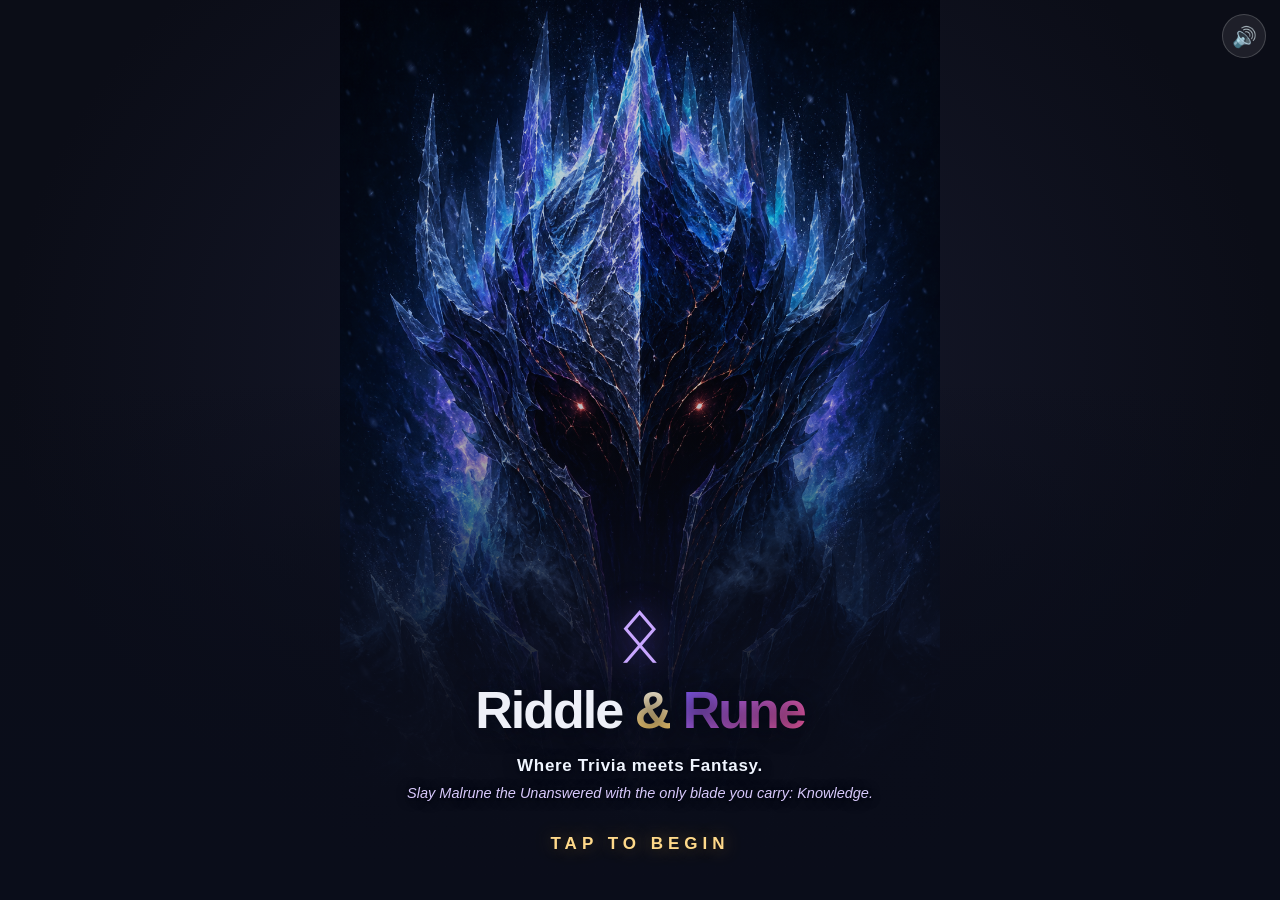
==== index.html @ 60e282a1 "Global leaderboard across modes + lifetime stats on Progress Backend (Cloudflare Worker + D1, deploy" ====
<!DOCTYPE html>
<html lang="en">
<head>
  <meta charset="UTF-8" />
  <meta name="viewport" content="width=device-width, initial-scale=1.0, viewport-fit=cover" />
  <title>Riddle &amp; Rune</title>
  <meta name="theme-color" content="#0b0d17" />
  <meta name="apple-mobile-web-app-capable" content="yes" />
  <meta name="apple-mobile-web-app-status-bar-style" content="black-translucent" />
  <meta name="apple-mobile-web-app-title" content="Riddle &amp; Rune" />
  <link rel="manifest" id="manifest-link" href="manifest.json" />
  <link rel="apple-touch-icon" id="touch-icon-link" href="icon-bolt.png" />
  <link rel="icon" id="favicon-link" href="icon-bolt.svg" type="image/svg+xml" />
  <link rel="preconnect" href="https://fonts.googleapis.com" />
  <link rel="preconnect" href="https://fonts.gstatic.com" crossorigin />
  <link href="https://fonts.googleapis.com/css2?family=Cinzel:wght@500;700;900&family=Marcellus&display=swap" rel="stylesheet" />
  <link rel="stylesheet" href="style.css" />
</head>
<body>
  <canvas id="ambient-bg" aria-hidden="true"></canvas>
  <!-- Cinematic intro: tap gate (audio unlock) → the four-shot Malrune film → home -->
  <div class="splash" id="splash">
    <div class="malrune-veil" aria-hidden="true">
      <img class="malrune-face" src="media/saga/App%20Pics/malrune-face.png" alt="">
      <div class="malrune-dust" id="malrune-dust"></div>
    </div>
    <div class="splash-gate" id="splash-gate">
      <div class="gate-rune">ᛟ</div>
      <h1 class="gate-title"><span class="splash-quiz">Riddle</span> <span class="gate-amp">&amp;</span> <span class="splash-rush">Rune</span></h1>
      <p class="gate-fact">Where Trivia meets Fantasy.</p>
      <p class="gate-lore">Slay Malrune the Unanswered with the only blade you carry: Knowledge.</p>
      <p class="gate-tap">TAP TO BEGIN</p>
    </div>
    <video class="splash-video" id="splash-video" muted playsinline preload="none" hidden></video>
    <video class="splash-video" id="splash-video-b" muted playsinline preload="none" hidden></video>
    <div class="splash-title-reveal" id="splash-title-reveal" hidden>
      <h1 class="gate-title"><span class="splash-quiz">Riddle</span> <span class="gate-amp">&amp;</span> <span class="splash-rush">Rune</span></h1>
    </div>
    <button class="splash-mute" id="splash-mute" aria-label="Sound on/off">🔇</button>
    <div class="splash-skip" id="splash-skip" hidden>Skip&nbsp;▸</div>
  </div>

  <!-- Celebration overlay (daily solved, big wins) -->
  <div class="levelup-overlay celebrate-overlay" id="celebrate-overlay" hidden>
    <div class="lu-rings"><i></i><i></i><i></i></div>
    <div class="lu-big" id="cel-big">DAILY SOLVED!</div>
    <div class="cel-sub" id="cel-sub"></div>
  </div>

  <!-- Blitz countdown -->
  <div class="countdown-overlay" id="countdown-overlay" hidden>
    <span class="countdown-num" id="countdown-num">3</span>
  </div>

  <!-- Badge toast -->
  <div class="badge-toast" id="badge-toast" hidden></div>

  <!-- Level-up cinematic -->
  <div class="levelup-overlay" id="levelup-overlay" hidden>
    <div class="lu-rings"><i></i><i></i><i></i></div>
    <div class="lu-big">LEVEL&nbsp;UP!</div>
    <div class="lu-num" id="lu-num">2</div>
  </div>

  <!-- Cinematic milestone — the grand ~14s sequence for major moments -->
  <div class="cinema" id="cinema" hidden>
    <div class="cinema-dark"></div>
    <div class="cinema-core"></div>
    <div class="cinema-rays"></div>
    <div class="cinema-dust" id="cinema-dust"></div>
    <div class="cinema-stage">
      <div class="cinema-kicker" id="cinema-kicker">MILESTONE</div>
      <div class="cinema-title" id="cinema-title">LEVEL 10</div>
      <div class="cinema-sub" id="cinema-sub"></div>
      <div class="cinema-sweep"></div>
    </div>
    <div class="cinema-skip">tap to continue</div>
  </div>

  <button id="btn-sound" class="btn-sound" title="Mute all">🔊</button>
  <button id="btn-float-home" class="btn-float-home" title="Home" hidden>🏠</button>

  <!-- Persistent top status bar (menus): gold + gems + shop.
       Player levels/ranks are a saga-only concept; traditional is rounds. -->
  <div class="topbar" id="topbar">
    <div class="tb-right">
      <button class="tb-cur" id="tb-gold" title="Open the Shop — Gold"></button>
      <button class="tb-cur" id="tb-gem" title="Open the Shop — Gems"></button>
      <button class="tb-shop" id="tb-shop" title="Open the Shop">🛒</button>
    </div>
  </div>

  <div class="bg-orbs" aria-hidden="true">
    <div class="orb orb-1"></div>
    <div class="orb orb-2"></div>
    <div class="orb orb-3"></div>
  </div>

  <!-- ============ HOME SCREEN ============ -->
  <!-- ============ HUB — the two paths ============ -->
  <main id="screen-hub" class="screen active">
    <div class="hub-wrap">
      <header class="hub-header">
        <div class="hub-crest">ᛟ</div>
        <h1 class="hub-title">Riddle <span class="hub-amp">&amp;</span> <span class="hub-rune">Rune</span></h1>
        <p class="hub-tag">Trivia &amp; Tribulations</p>
      </header>
      <div class="hub-paths">
        <button class="hub-card hub-descent" onclick="location.href='saga.html'">
          <span class="hub-badge">The Saga · Playable demo</span>
          <span class="hub-card-icon">🐉</span>
          <h2>The Reckoning</h2>
          <p>Battle down through the frozen vale — answer to strike, or be devoured — to face Vyrmouth, the Frostwyrm.</p>
        </button>
        <button class="hub-card hub-quick" data-action="quickplay">
          <span class="hub-card-icon">🎯</span>
          <h2>Traditional Trivia</h2>
          <p>Straight into the classic quiz — Daily, the Classic ladder, Blitz, Brain Games and more.</p>
        </button>
      </div>
    </div>
  </main>

  <!-- ============ THE DESCENT (teaser) ============ -->
  <main id="screen-descent" class="screen">
    <header class="submenu-header">
      <button class="btn-quit" data-action="hub" title="Back to menu">←</button>
      <div>
        <h2>🐉 The Reckoning</h2>
        <p class="submenu-sub">The saga awaits.</p>
      </div>
    </header>
    <div class="descent-teaser">
      <div class="descent-crest">🐉</div>
      <h2>Malrune stirs in the deep.</h2>
      <p>Battle through the monsters of the dark — each one felled by knowledge, not steel — gathering runes and gold, until you stand before the Unanswered One himself.</p>
      <p class="descent-soon">⚔️ Playable demo available now</p>
      <button class="btn btn-primary btn-full" onclick="location.href='saga.html'">Enter the Saga ▸</button>
      <button class="btn btn-full" data-action="quickplay" style="margin-top:10px">Play Traditional Trivia →</button>
    </div>
  </main>

  <!-- ============ HOME — Quick Play ============ -->
  <main id="screen-home" class="screen">
    <header class="home-header">
      <button class="hub-return" data-action="hub" title="Back to menu">‹ Menu</button>
      <div class="logo">
        <span class="logo-bolt">🐉</span>
        <h1>Riddle <span class="logo-accent">&amp; Rune</span></h1>
      </div>
      <p class="tagline">Pick a mode. Beat your best.</p>
    </header>

    <button class="daily-card" id="daily-card">
      <div class="mode-icon daily-icon">📅</div>
      <div class="mode-info">
        <h2>Daily Challenge</h2>
        <p id="daily-desc">Loading today's challenge…</p>
      </div>
      <div class="mode-best" id="daily-status"></div>
    </button>

    <section class="mode-grid">
      <button class="mode-card" data-mode="classic">
        <div class="mode-icon">🎯</div>
        <div class="mode-info">
          <h2>Classic</h2>
          <p>Climb ten levels of rising difficulty — then see how far past the summit you can go.</p>
        </div>
        <div class="mode-best" id="best-classic"></div>
      </button>

      <button class="mode-card" data-mode="custom">
        <div class="mode-icon">🎛️</div>
        <div class="mode-info">
          <h2>Your Rules</h2>
          <p>One 10-question round — pick the category and difficulty yourself.</p>
        </div>
        <div class="mode-best" id="best-custom"></div>
      </button>

      <button class="mode-card" data-mode="sudden">
        <div class="mode-icon">💀</div>
        <div class="mode-info">
          <h2>Sudden Death</h2>
          <p>One wrong answer ends the run. How far can you go?</p>
        </div>
        <div class="mode-best" id="best-sudden"></div>
      </button>

      <button class="mode-card" data-mode="blitz">
        <div class="mode-icon">⏱️</div>
        <div class="mode-info">
          <h2>Blitz</h2>
          <p>60 seconds on the clock. Answer as many as you can.</p>
        </div>
        <div class="mode-best" id="best-blitz"></div>
      </button>

      <button class="mode-card" data-action="partysetup">
        <div class="mode-icon">🎉</div>
        <div class="mode-info">
          <h2>Party</h2>
          <p>Pass-and-play on one phone — 2 to 4 players, winner takes the glory.</p>
        </div>
      </button>
    </section>

    <section class="collections">
      <button class="collection-tile" data-menu="brainmenu">
        <span class="collection-icon">🧠</span>
        <h3>Brain Games</h3>
        <p>4 games</p>
      </button>
      <button class="collection-tile" data-menu="picturemenu">
        <span class="collection-icon">📸</span>
        <h3>Picture Round</h3>
        <p>3 rounds</p>
      </button>
      <button class="collection-tile" data-menu="specialsmenu">
        <span class="collection-icon">🎯</span>
        <h3>Specials</h3>
        <p>7 packs</p>
      </button>
    </section>

  </main>

  <!-- ============ PROGRESS SCREEN ============ -->
  <main id="screen-progress" class="screen">
    <header class="submenu-header">
      <div>
        <h2>📊 Progress</h2>
        <p class="submenu-sub">Your levels, streaks, mastery and badges.</p>
      </div>
    </header>

    <section class="settings-panel">
      <div class="player-sub">
        <button class="player-name" id="player-name" title="Edit profile"></button>
        <button class="player-tokens" id="player-tokens" title="Open the Shop — Gold">0</button>
        <button class="player-tokens player-gems" id="player-gems" title="Open the Shop — Gems">💎 0</button>
      </div>
      <p class="streak-line" id="streak-line"></p>
      <div class="lifetime-grid" id="lifetime-grid"></div>
    </section>

    <section class="settings-panel">
      <h3>🌍 Global leaderboard</h3>
      <div class="lb-tabs" id="lb-tabs"></div>
      <div class="lb-list" id="lb-list"></div>
    </section>

    <section class="settings-panel">
      <h3>Category mastery</h3>
      <div class="mastery-list" id="mastery-list"></div>
    </section>

    <section class="badges-panel">
      <h3>Badges <span id="badges-count"></span></h3>
      <div class="badges-grid" id="badges-grid"></div>
    </section>
  </main>

  <!-- ============ CUSTOMIZE SCREEN ============ -->
  <main id="screen-customize" class="screen">
    <header class="submenu-header">
      <div>
        <h2>🎨 Customize</h2>
        <p class="submenu-sub">Make it yours — unlock more with streaks &amp; badges.</p>
      </div>
    </header>

    <section class="themes-panel">
      <div class="style-row">
        <span class="style-label">Theme</span>
        <div class="theme-row" id="theme-row"></div>
      </div>
      <div class="style-row">
        <span class="style-label">Sound</span>
        <div class="pack-row" id="pack-row"></div>
      </div>
      <div class="style-row">
        <span class="style-label">Music</span>
        <div class="pack-row" id="track-row"></div>
      </div>
      <div class="style-row">
        <span class="style-label">Icon</span>
        <div class="pack-row" id="icon-row"></div>
      </div>
      <div class="style-row">
        <span class="style-label">Effects</span>
        <input type="range" class="vol-slider" id="vol-sfx" min="0" max="100" step="5" />
      </div>
      <div class="style-row">
        <span class="style-label">Music vol</span>
        <input type="range" class="vol-slider" id="vol-music" min="0" max="100" step="5" />
      </div>
      <button class="btn btn-ghost btn-full" id="btn-open-shop">🛒 Open Shop</button>
      <button class="btn btn-ghost btn-full" id="btn-edit-profile">👤 Edit profile</button>
    </section>

    <footer class="credits">
      Questions from <a href="https://opentdb.com" target="_blank" rel="noopener">Open Trivia DB</a>
      &amp; <a href="https://the-trivia-api.com" target="_blank" rel="noopener">The Trivia API</a>
    </footer>
  </main>

  <!-- ============ SHOP ============ -->
  <main id="screen-shop" class="screen">
    <header class="submenu-header">
      <button class="btn-quit" id="btn-shop-back" title="Back">←</button>
      <div>
        <h2>🛒 Shop</h2>
        <p class="submenu-sub">Everything's earnable by playing — or grab a top-up.</p>
      </div>
    </header>

    <section class="settings-panel shop-balance">
      <span class="shop-bal-label">Your balance</span>
      <span class="shop-bals">
        <span class="shop-bal" id="shop-gold-bal">0</span>
        <span class="shop-bal shop-bal-gem" id="shop-gem-bal">💎 0</span>
      </span>
    </section>

    <section class="settings-panel">
      <h3>Spend Gold</h3>
      <p class="settings-note">Plentiful — earned from every game. For everyday comforts.</p>
      <div class="shop-list" id="shop-spend"></div>
    </section>

    <section class="settings-panel">
      <h3>💎 Spend Gems</h3>
      <p class="settings-note">Rare &amp; precious — earned only at big moments. Unlock the exclusive stuff.</p>
      <div class="shop-list" id="shop-gem-spend"></div>
    </section>

    <section class="settings-panel">
      <h3>Get more Gold</h3>
      <p class="settings-note" id="shop-demo-note"></p>
      <div class="shop-list" id="shop-packs"></div>
    </section>

    <section class="settings-panel">
      <h3>Get more Gems</h3>
      <div class="shop-list" id="shop-gem-packs"></div>
    </section>

    <section class="settings-panel">
      <h3>Earn free</h3>
      <ul class="earn-list">
        <li><span>📅</span> Open the app each day <b>+5 Gold</b></li>
        <li><span>🗓️</span> Solve the Daily Challenge <b>+2 Gold</b></li>
        <li><span>🎯</span> Clear a Classic level <b>+1 Gold</b></li>
        <li><span>🏆</span> Earn a badge <b>+10 Gold</b></li>
        <li><span>💯</span> A flawless 10/10 level <b>+1 💎</b></li>
        <li><span>🧗</span> Reach Level 5 / Level 10 <b>+2 / +5 💎</b></li>
        <li><span>🔥</span> Daily streak 3 / 7 / 14 days <b>+1 / +3 / +5 💎</b></li>
      </ul>
    </section>
  </main>

  <!-- ============ YOUR RULES SETUP ============ -->
  <main id="screen-rulessetup" class="screen">
    <header class="submenu-header">
      <button class="btn-quit" id="btn-rules-back" title="Back to home">←</button>
      <div>
        <h2>🎛️ Your Rules</h2>
        <p class="submenu-sub">One 10-question round, exactly how you like it.</p>
      </div>
    </header>

    <section class="settings-panel">
      <div class="settings-row">
        <label>Category</label>
        <div class="chip-group" id="chips-category"></div>
      </div>
      <div class="settings-row">
        <label>Difficulty</label>
        <div class="chip-group" id="chips-difficulty">
          <button class="chip active" data-value="">Any</button>
          <button class="chip" data-value="easy">Easy</button>
          <button class="chip" data-value="medium">Medium</button>
          <button class="chip" data-value="hard">Hard</button>
          <button class="chip" data-value="smart" title="Adapts to your track record in the chosen category">🤖 Smart</button>
        </div>
      </div>
      <button class="btn btn-primary btn-full" id="btn-rules-start">Start round</button>
    </section>
  </main>

  <!-- ============ TAB BAR ============ -->
  <nav class="tabbar hidden" id="tabbar">
    <button data-tab="home" class="active"><span class="tab-icon">▶️</span><span>Play</span></button>
    <button data-tab="progress"><span class="tab-icon">📊</span><span>Progress</span></button>
    <button data-tab="customize"><span class="tab-icon">🎨</span><span>Customize</span></button>
  </nav>

  <!-- ============ BRAIN GAMES MENU ============ -->
  <main id="screen-brainmenu" class="screen">
    <header class="submenu-header">
      <button class="btn-quit" id="btn-brain-back" title="Back to home">←</button>
      <div>
        <h2>🧠 Brain Games</h2>
        <p class="submenu-sub">Puzzles beyond trivia — where thinking beats knowing.</p>
      </div>
    </header>

    <section class="mode-grid">
      <button class="mode-card" data-mode="whoami">
        <div class="mode-icon">🕵️</div>
        <div class="mode-info">
          <h2>Who Am I?</h2>
          <p>Clues reveal one by one. Type your guess — solve early for more points.</p>
        </div>
        <div class="mode-best" id="best-whoami"></div>
      </button>

      <button class="mode-card" data-mode="dingbats">
        <div class="mode-icon">👀</div>
        <div class="mode-info">
          <h2>Say What You 👀</h2>
          <p>Decode emoji into songs, shows, landmarks &amp; sayings — letter blanks help you.</p>
        </div>
        <div class="mode-best" id="best-dingbats"></div>
      </button>

      <button class="mode-card" data-mode="classic" data-cat="logic">
        <div class="mode-icon">🧩</div>
        <div class="mode-info">
          <h2>Riddles</h2>
          <p>Lateral thinking and what-am-I riddles.</p>
        </div>
      </button>

      <button class="mode-card" data-mode="classic" data-cat="numbers">
        <div class="mode-icon">🔢</div>
        <div class="mode-info">
          <h2>Number Games</h2>
          <p>Playful arithmetic — trick sums, patterns and number riddles.</p>
        </div>
      </button>
    </section>
  </main>

  <!-- ============ SPECIALS MENU ============ -->
  <main id="screen-specialsmenu" class="screen">
    <header class="submenu-header">
      <button class="btn-quit" id="btn-specials-back" title="Back to home">←</button>
      <div>
        <h2>🎯 Specialist Packs</h2>
        <p class="submenu-sub">Deep dives for enthusiasts — each pack is its own ladder.</p>
      </div>
    </header>

    <section class="mode-grid" id="specials-grid"></section>
  </main>

  <!-- ============ PARTY SETUP ============ -->
  <main id="screen-partysetup" class="screen">
    <header class="submenu-header">
      <button class="btn-quit" id="btn-party-back" title="Back to home">←</button>
      <div>
        <h2>🎉 Party Mode</h2>
        <p class="submenu-sub">One phone, 2–4 players, 5 questions each. Pass it round!</p>
      </div>
    </header>

    <section class="settings-panel">
      <div class="settings-row">
        <label>Players</label>
        <div class="chip-group" id="chips-players">
          <button class="chip active" data-value="2">2</button>
          <button class="chip" data-value="3">3</button>
          <button class="chip" data-value="4">4</button>
        </div>
      </div>
      <div class="settings-row">
        <label>Names</label>
        <div class="party-names" id="party-names"></div>
      </div>
      <button class="btn btn-primary btn-full" id="btn-party-start">Start the party</button>
    </section>
  </main>

  <!-- ============ PICTURE ROUNDS MENU ============ -->
  <main id="screen-picturemenu" class="screen">
    <header class="submenu-header">
      <button class="btn-quit" id="btn-picture-back" title="Back to home">←</button>
      <div>
        <h2>📸 Picture Rounds</h2>
        <p class="submenu-sub">See it, name it — visual trivia.</p>
      </div>
    </header>

    <section class="mode-grid">
      <button class="mode-card" data-mode="classic" data-cat="flags">
        <div class="mode-icon">🚩</div>
        <div class="mode-info">
          <h2>Flags</h2>
          <p>80 flags of the world, easy to fiendish. Climb the levels.</p>
        </div>
      </button>

      <button class="mode-card" data-mode="classic" data-cat="shapes">
        <div class="mode-icon">🗺️</div>
        <div class="mode-info">
          <h2>Country Shapes</h2>
          <p>Name the country from its silhouette alone.</p>
        </div>
      </button>

      <button class="mode-card" data-action="emojifilms">
        <div class="mode-icon">🎬</div>
        <div class="mode-info">
          <h2>Emoji Films</h2>
          <p>🦁👑? 🧊🚢? Type the movie — letter blanks help.</p>
        </div>
      </button>
    </section>
  </main>

  <!-- ============ GAME SCREEN ============ -->
  <main id="screen-game" class="screen">
    <header class="game-header">
      <button class="btn-quit" id="btn-quit" title="Quit game">✕</button>
      <div class="game-progress" id="game-progress">
        <span id="progress-label">1 / 10</span>
        <div class="progress-track"><div class="progress-fill" id="progress-fill"></div></div>
      </div>
      <div class="game-score">
        <span class="score-value" id="score-value">0</span>
        <span class="score-sub"><span class="party-turn" id="party-turn" hidden></span><span class="streak-badge" id="streak-badge">🔥 0</span> <span class="game-tokens" id="game-tokens">0</span> <span class="game-tokens game-gems" id="game-gems">💎 0</span></span>
      </div>
    </header>

    <div class="blitz-timer" id="blitz-timer" hidden>
      <div class="blitz-timer-fill" id="blitz-timer-fill"></div>
      <span class="blitz-timer-label" id="blitz-timer-label">3:00</span>
    </div>
    <div class="blitz-lives" id="blitz-lives" hidden></div>

    <section class="question-area">
      <div class="question-card" id="question-card">
        <div class="question-meta">
          <span class="q-category" id="q-category"></span>
          <span class="q-difficulty" id="q-difficulty"></span>
        </div>
        <div class="golden-tag" id="golden-tag" hidden>✨ Golden Question · +15s if you nail it</div>
        <div class="timer-ring-wrap" id="timer-ring-wrap">
          <svg class="timer-ring" viewBox="0 0 80 80">
            <circle class="ring-track" cx="40" cy="40" r="34"></circle>
            <circle class="ring-fill" id="ring-fill" cx="40" cy="40" r="34"></circle>
          </svg>
          <span class="timer-num" id="timer-num">15</span>
        </div>
        <div class="q-visual" id="q-visual" hidden></div>
        <h2 class="question-text" id="question-text">Loading…</h2>
        <div class="answers" id="answers"></div>
        <p class="global-stat" id="global-stat" hidden></p>
        <div class="learn-row" id="learn-row" hidden>
          <button class="lifeline" id="btn-learn">📖 Tell me more</button>
          <button class="btn btn-primary btn-learn-continue" id="btn-learn-continue" hidden>Continue ▸</button>
        </div>
        <div class="learn-panel" id="learn-panel" hidden></div>
        <div class="revive-offer" id="revive-offer" hidden>
          <p class="revive-text">💔 Wrong answer — but you can buy a second chance.</p>
          <p class="revive-balance" id="revive-balance"></p>
          <div class="revive-buttons">
            <button class="btn btn-primary" id="btn-revive">Continue</button>
            <button class="btn btn-ghost" id="btn-no-revive">End run</button>
          </div>
        </div>
        <div class="lifelines" id="lifelines">
          <button class="lifeline" id="lf-fifty" title="Remove two wrong answers"><span>50:50</span></button>
          <button class="lifeline" id="lf-skip" title="Skip this question, no penalty"><span>⏭️ Skip</span></button>
          <button class="lifeline" id="lf-time" title="Extra time"><span id="lf-time-label">⏰ +7s</span></button>
        </div>
      </div>
      <div class="points-pop" id="points-pop"></div>
    </section>
  </main>

  <!-- ============ WHO AM I SCREEN ============ -->
  <main id="screen-whoami" class="screen">
    <header class="game-header">
      <button class="btn-quit" id="btn-quit-whoami" title="Quit game">✕</button>
      <div class="game-progress">
        <span id="whoami-progress">1 / 5</span>
      </div>
      <div class="game-score">
        <span class="score-value" id="whoami-score">0</span>
        <span class="streak-badge" id="whoami-streak">🔥 0</span>
      </div>
    </header>

    <section class="question-area">
      <div class="question-card">
        <div class="question-meta">
          <span class="q-category">🕵️ Who Am I?</span>
          <span class="q-difficulty" id="whoami-stage">Clue 1 · 400 pts</span>
        </div>
        <div class="clues" id="clues"></div>
        <div class="whoami-reveal" id="whoami-reveal" hidden></div>
        <div class="whoami-input-row" id="whoami-input-row">
          <input id="whoami-input" type="text" placeholder="Type your guess…" autocomplete="off" autocapitalize="off" spellcheck="false" />
          <button class="btn btn-primary btn-guess" id="btn-guess">Guess</button>
        </div>
        <div class="whoami-actions" id="whoami-actions">
          <button class="lifeline" id="btn-next-clue">🔍 Next clue</button>
          <button class="lifeline" id="btn-give-up">🏳️ Give up</button>
        </div>
        <button class="lifeline" id="btn-learn-who" hidden>📖 Tell me more</button>
        <div class="learn-panel" id="learn-panel-who" hidden></div>
        <button class="btn btn-primary" id="btn-next-char" hidden>Next character</button>
      </div>
    </section>
  </main>

  <!-- ============ DINGBATS SCREEN ============ -->
  <main id="screen-dingbats" class="screen">
    <header class="game-header">
      <button class="btn-quit" id="btn-quit-dingbats" title="Quit game">✕</button>
      <div class="game-progress">
        <span id="dingbats-progress">1 / 8</span>
      </div>
      <div class="game-score">
        <span class="score-value" id="dingbats-score">0</span>
        <span class="streak-badge" id="dingbats-streak">🔥 0</span>
      </div>
    </header>

    <section class="question-area">
      <div class="question-card">
        <div class="question-meta">
          <span class="q-category" id="dingbat-cat">👀 Say What You See</span>
          <span class="q-difficulty" id="dingbats-value">Worth 300 pts</span>
        </div>
        <div class="dingbat-display" id="dingbat-display"></div>
        <div class="dingbat-blanks" id="dingbat-blanks"></div>
        <p class="dingbat-hint" id="dingbat-hint" hidden></p>
        <div class="whoami-reveal" id="dingbat-reveal" hidden></div>
        <div class="whoami-input-row" id="dingbat-input-row">
          <input id="dingbat-input" type="text" placeholder="What does it say?" autocomplete="off" autocapitalize="off" spellcheck="false" />
          <button class="btn btn-primary btn-guess" id="btn-dingbat-guess">Guess</button>
        </div>
        <div class="whoami-actions" id="dingbat-actions">
          <button class="lifeline" id="btn-dingbat-hint">💡 Hint (−100)</button>
          <button class="lifeline" id="btn-dingbat-giveup">🏳️ Give up</button>
        </div>
        <button class="btn btn-primary" id="btn-next-dingbat" hidden>Next puzzle</button>
      </div>
    </section>
  </main>

  <!-- ============ RESULTS SCREEN ============ -->
  <main id="screen-results" class="screen">
    <div class="results-card">
      <div class="results-emoji" id="results-emoji">🏆</div>
      <h2 id="results-title">Round complete!</h2>
      <p class="new-best" id="new-best" hidden>✨ New personal best! ✨</p>
      <div class="results-score" id="results-score">0</div>
      <p class="results-score-label" id="results-score-label">points</p>
      <div class="results-xp" id="results-xp"></div>
      <div class="results-badges" id="results-badges" hidden></div>
      <div class="party-podium" id="party-podium" hidden></div>
      <div class="party-podium daily-board" id="daily-board"></div>
      <div class="results-stats">
        <div class="stat">
          <span class="stat-value" id="stat-correct">0</span>
          <span class="stat-label">Correct</span>
        </div>
        <div class="stat">
          <span class="stat-value" id="stat-accuracy">0%</span>
          <span class="stat-label">Accuracy</span>
        </div>
        <div class="stat">
          <span class="stat-value" id="stat-streak">0</span>
          <span class="stat-label">Best streak</span>
        </div>
      </div>
      <div class="results-actions">
        <button class="btn btn-share" id="btn-share" hidden>📣 Share result</button>
        <button class="btn btn-primary" id="btn-again">Play again</button>
        <button class="btn btn-ghost" id="btn-home">Home</button>
      </div>
    </div>
  </main>

  <!-- Party: pass-the-phone gate between turns -->
  <div class="pass-overlay" id="pass-overlay" hidden>
    <div class="pass-card">
      <p class="pass-label">Pass the phone to</p>
      <h2 id="pass-name">Player 1</h2>
      <button class="btn btn-primary btn-full" id="btn-pass-ready">I'm ready!</button>
    </div>
  </div>

  <!-- First-run welcome -->
  <div class="welcome-overlay" id="welcome-overlay" hidden>
    <div class="welcome-card" id="welcome-card">
      <!-- Step 1 — just the name -->
      <div class="wiz-step" data-step="1">
        <div class="wiz-crest">ᛟ</div>
        <label class="profile-label" for="profile-name">Your player name</label>
        <input id="profile-name" type="text" maxlength="16" placeholder="What should we call you?" autocomplete="off" />
        <button class="btn btn-primary btn-full" id="wiz-next-1">Next →</button>
      </div>
      <!-- Step 2 — pick the avatar -->
      <div class="wiz-step" data-step="2" hidden>
        <h2 class="wiz-title">Pick your avatar</h2>
        <div class="avatar-grid" id="avatar-grid"></div>
        <button class="btn btn-primary btn-full" id="wiz-next-2">Next →</button>
      </div>
      <!-- Step 3 — what things are (first run only) -->
      <div class="wiz-step" data-step="3" hidden>
        <h2 class="wiz-title">🐉 Welcome to Riddle &amp; Rune!</h2>
        <ul>
          <li><span>📅</span><div><b>The Daily</b> — one question, one shot, every day. Streaks unlock new looks.</div></li>
          <li><span><svg class="cur-ico" viewBox="0 0 30 20" aria-hidden="true"><path d="M6 4h18l4 13H2z" fill="#f4b52e" stroke="#9c6a15" stroke-width="1.4"/><path d="M6.4 4.3h17.2l1.3 4.6H4.7z" fill="#ffe491"/></svg></span><div><b>Gold</b> — earned from every game. Spend it on lifeline refills, revives and streak freezes.</div></li>
          <li><span>💎</span><div><b>Gems</b> — rare &amp; precious, earned only at big moments. They unlock the exclusive stuff.</div></li>
          <li><span>🧠</span><div><b>Brain Games</b> — riddles, emoji puzzles and Who Am I?, for when trivia isn't enough.</div></li>
        </ul>
        <button class="btn btn-primary btn-full" id="wiz-done">Enter →</button>
      </div>
    </div>
  </div>

  <!-- Ambient answer feedback -->
  <div class="feedback-flash" id="feedback-flash" aria-hidden="true"></div>

  <!-- Loading overlay -->
  <div class="loading-overlay" id="loading-overlay" hidden>
    <div class="spinner"></div>
    <p id="loading-text">Fetching questions…</p>
  </div>

  <script src="bank.js"></script>
  <script src="bank-imported.js"></script>
  <script src="bank-generated.js"></script>
  <script src="bank-generated-sport.js"></script>
  <script src="bank-generated-extra.js"></script>
  <script src="bank-saga.js"></script>
  <script src="bank-user.js"></script>
  <script src="shapes.js"></script>
  <script src="app.js"></script>
</body>
</html>
---- style.css ----
/* ============ Base ============ */
* { margin: 0; padding: 0; box-sizing: border-box; }

:root {
  --bg: #0b0d17;
  --surface: rgba(255, 255, 255, 0.05);
  --surface-solid: #161a2c;
  --border: rgba(255, 255, 255, 0.09);
  --text: #eef0f8;
  --text-dim: #9aa0b8;
  --accent: #7c5cff;
  --accent-2: #ff5c9e;
  --gradient: linear-gradient(135deg, #7c5cff, #ff5c9e);
  --orb1: #5b3df5;
  --orb2: #d43a7e;
  --orb3: #2a7ff5;
  --green: #34d98a;
  --red: #ff5c6c;
  --gold: #ffce54;
  --radius: 20px;
  --shadow: 0 12px 40px rgba(0, 0, 0, 0.45);
}

/* Unlockable themes (rewards from the Daily Challenge) */
:root[data-theme="sunset"] {
  --accent: #ff7847; --accent-2: #ff478f;
  --gradient: linear-gradient(135deg, #ff7847, #ff478f);
  --orb1: #c2452c; --orb2: #d43a7e; --orb3: #f5a12a;
  --bg: #170d0b;
}
:root[data-theme="ocean"] {
  --accent: #2fb4ff; --accent-2: #29e6c8;
  --gradient: linear-gradient(135deg, #2fb4ff, #29e6c8);
  --orb1: #1f5ed4; --orb2: #14a68a; --orb3: #2a7ff5;
  --bg: #0a1119;
}
:root[data-theme="forest"] {
  --accent: #3ddc84; --accent-2: #b7e04a;
  --gradient: linear-gradient(135deg, #3ddc84, #b7e04a);
  --orb1: #1d7a4a; --orb2: #6fae2b; --orb3: #12915e;
  --bg: #0a1410;
}
:root[data-theme="gold"] {
  --accent: #ffce54; --accent-2: #ff9d2e;
  --gradient: linear-gradient(135deg, #ffce54, #ff9d2e);
  --orb1: #b8860b; --orb2: #d4742a; --orb3: #8a6d1d;
  --bg: #141005;
}
/* Premium (shop-only) themes */
:root[data-theme="aurora"] {
  --accent: #43e97b; --accent-2: #38f9d7;
  --gradient: linear-gradient(135deg, #43e97b, #38f9d7);
  --orb1: #1f8a70; --orb2: #2a9df5; --orb3: #6a3df5;
  --bg: #08131a;
}
:root[data-theme="crimson"] {
  --accent: #ff4d6d; --accent-2: #ff9a3c;
  --gradient: linear-gradient(135deg, #ff4d6d, #ff9a3c);
  --orb1: #a01235; --orb2: #d4742a; --orb3: #7a1d3d;
  --bg: #15070b;
}
:root[data-theme="mono"] {
  --accent: #cfd4e6; --accent-2: #8b93b0;
  --gradient: linear-gradient(135deg, #eef0f8, #8b93b0);
  --orb1: #3a4160; --orb2: #565d7e; --orb3: #23283c;
  --bg: #0c0e16;
}

html, body { height: 100%; }

body {
  font-family: -apple-system, BlinkMacSystemFont, "Segoe UI", Roboto, "Helvetica Neue", Arial, sans-serif;
  background: var(--bg);
  color: var(--text);
  overflow-x: hidden;
  -webkit-font-smoothing: antialiased;
}

button { font-family: inherit; color: inherit; cursor: pointer; border: none; background: none; }

/* Touch polish: no 300ms tap delay, no gray tap flash, no text selection on long-press */
button, .chip, .mode-card, .daily-card, .theme-swatch {
  touch-action: manipulation;
  -webkit-tap-highlight-color: transparent;
  -webkit-user-select: none;
  user-select: none;
}

/* Hover lifts are for pointers — on touch screens they stick after a tap, so disable them */
@media (hover: none) {
  .mode-card:hover, .daily-card:hover, .answer-btn:hover:not(:disabled),
  .lifeline:hover:not(:disabled), .theme-swatch:hover:not(.locked) {
    transform: none;
  }
  /* On touch screens a tap leaves :hover stuck — kill the colour highlight too,
     so an answer button never looks pre-selected after the previous tap. */
  .answer-btn:hover:not(:disabled) {
    border-color: var(--border);
    background: rgba(255, 255, 255, 0.055);
  }
  .mode-card:hover, .collection-tile:hover { border-color: var(--border); background: var(--surface); }
}

/* ============ Intro splash ============ */
.splash {
  position: fixed; inset: 0;
  z-index: 90;
  display: flex; align-items: center; justify-content: center;
  background: radial-gradient(ellipse at 50% 40%, #171a2e 0%, var(--bg) 70%);
  cursor: pointer;
  overflow: hidden;
}
.splash.out { animation: splashOut 0.65s cubic-bezier(0.22, 1, 0.36, 1) forwards; }
/* the film ends on black — fade the splash out very slowly to reveal the menu */
.splash.out-slow { animation: splashFadeSlow 3s cubic-bezier(0.4, 0, 0.2, 1) forwards; }
@keyframes splashFadeSlow { to { opacity: 0; } }
@keyframes splashOut { to { opacity: 0; transform: scale(1.12); } }

/* --- Malrune behind the gate: the full crowned visage, anchored to the top,
       melting into darkness before the text zone so the words always win.
       contain + top anchor = the whole painting shows on any screen shape. --- */
.malrune-veil { position: absolute; inset: 0; overflow: hidden; pointer-events: none; z-index: 0; }
.malrune-face {
  position: absolute; inset: 0;
  width: 100%; height: 100%; max-width: none;
  object-fit: contain; object-position: top center;
  opacity: 0.8; filter: brightness(1.02) saturate(0.98);
  -webkit-mask-image: linear-gradient(180deg, #000 58%, rgba(0, 0, 0, 0.45) 80%, transparent 96%);
  mask-image: linear-gradient(180deg, #000 58%, rgba(0, 0, 0, 0.45) 80%, transparent 96%);
  animation: malruneShimmer 9s ease-in-out infinite;
}
/* a guaranteed-dark scrim under the text block, whatever the art does above */
.malrune-veil::after {
  content: ""; position: absolute; inset: 0;
  background: linear-gradient(180deg, transparent 42%, rgba(10, 13, 26, 0.55) 62%, rgba(10, 13, 26, 0.92) 82%, #0a0d1a 100%);
}
@keyframes malruneShimmer {
  0%, 100% { opacity: 0.7; filter: brightness(0.96) saturate(0.9); }
  50%      { opacity: 0.85; filter: brightness(1.12) saturate(1); }
}
.malrune-dust span {
  position: absolute; width: 3px; height: 3px; border-radius: 50%;
  background: rgba(205, 220, 255, 0.85); filter: blur(0.6px); opacity: 0;
  animation: malDust var(--d, 9s) linear var(--dl, 0s) infinite;
}
@keyframes malDust {
  0%   { transform: translateY(4vh) translateX(0); opacity: 0; }
  12%  { opacity: var(--o, 0.6); }
  70%  { opacity: calc(var(--o, 0.6) * 0.6); }
  100% { transform: translateY(-26vh) translateX(var(--dx, 8px)); opacity: 0; }
}
@media (prefers-reduced-motion: reduce) {
  .malrune-face { animation: none; }
  .malrune-dust { display: none; }
}
/* --- Phase 0: the tap gate ---
   The gate text lives in the lower third, on the scrim, under the full face. */
.splash { align-items: flex-end; }
.splash-gate {
  text-align: center; position: relative; z-index: 2;
  padding: 0 26px calc(env(safe-area-inset-bottom, 0px) + 46px);
}
.gate-fact {
  margin-top: 16px; font-size: 17px; font-weight: 600; letter-spacing: 0.04em;
  color: #f0f5ff; text-shadow: 0 1px 14px rgba(4, 7, 18, 0.95), 0 0 3px rgba(4, 7, 18, 0.8);
}
.gate-lore {
  margin-top: 7px; font-size: 14.5px; font-style: italic; line-height: 1.45;
  color: #d7c8fb; text-shadow: 0 1px 12px rgba(4, 7, 18, 0.95), 0 0 3px rgba(4, 7, 18, 0.8);
}
.gate-bolt {
  font-size: 90px; line-height: 1;
  animation: gatePulse 1.6s ease-in-out infinite alternate;
}
@keyframes gatePulse {
  from { transform: scale(1); filter: drop-shadow(0 0 14px rgba(255, 206, 84, 0.3)); }
  to   { transform: scale(1.12); filter: drop-shadow(0 0 44px rgba(255, 206, 84, 0.8)); }
}
.gate-title { font-size: 52px; font-weight: 800; letter-spacing: -2px; margin-top: 8px; text-shadow: 0 2px 22px rgba(4, 7, 18, 0.85); }
.splash-quiz, .splash-rush { display: inline-block; }
.splash-rush {
  background: var(--gradient);
  -webkit-background-clip: text; background-clip: text; color: transparent;
}
.gate-tap {
  margin-top: 30px;
  font-size: 17px; font-weight: 800; letter-spacing: 5px;
  color: #ffd98a;
  text-shadow: 0 0 18px rgba(255, 198, 75, 0.45), 0 1px 10px rgba(4, 7, 18, 0.9);
  animation: tapBlink 1.1s ease-in-out infinite alternate;
}
@keyframes tapBlink { from { opacity: 0.35; } to { opacity: 1; } }

/* --- Riddle & Rune cinematic gate + video --- */
.gate-rune { font-size: 76px; line-height: 1; color: #c8a6ff; text-shadow: 0 0 30px rgba(124, 92, 255, 0.7); animation: gatePulse 2.4s ease-in-out infinite alternate; }
.gate-amp { display: inline-block; background: linear-gradient(180deg, #fff, #ffc64b); -webkit-background-clip: text; background-clip: text; color: transparent; }
.gate-hint { margin-top: 12px; font-size: 13px; letter-spacing: 2px; color: var(--text-dim); text-transform: uppercase; opacity: 0.7; }
.splash-video { position: absolute; inset: 0; width: 100%; height: 100%; object-fit: cover; background: #000; }
.splash-video[hidden] { display: none; }
/* Shot 4 of the Malrune film ends on pure white — the title lands on that
   white, holds, then the whole splash fades to the menu. Dark ink here
   because for once the ground is light. */
.splash-title-reveal {
  position: absolute; inset: 0; z-index: 2;
  display: flex; align-items: center; justify-content: center;
  background: #f4f7ff;
}
.splash-title-reveal[hidden] { display: none; }
.splash-title-reveal .gate-title { color: #10142a; animation: titleReveal 1.6s cubic-bezier(0.22, 1, 0.36, 1) both; }
.splash-title-reveal .splash-rush { background: linear-gradient(180deg, #4a3fa0, #7c5cff); -webkit-background-clip: text; background-clip: text; color: transparent; }
.splash-title-reveal .gate-amp { background: linear-gradient(180deg, #8a6a13, #c99a1e); -webkit-background-clip: text; background-clip: text; color: transparent; }
@keyframes titleReveal { from { opacity: 0; transform: scale(0.94); filter: blur(6px); } to { opacity: 1; transform: none; filter: none; } }
.splash-skip {
  position: absolute; right: 16px; bottom: calc(env(safe-area-inset-bottom, 0px) + 18px);
  z-index: 3; font-size: 13px; letter-spacing: 2px; text-transform: uppercase; color: #cfd2ee;
  background: rgba(255, 255, 255, 0.08); border: 1px solid rgba(255, 255, 255, 0.16);
  padding: 8px 16px; border-radius: 999px; cursor: pointer;
}
.splash-skip[hidden] { display: none; }
.splash-mute {
  position: absolute; top: calc(env(safe-area-inset-top, 0px) + 14px); right: 14px;
  z-index: 4; width: 44px; height: 44px; border-radius: 50%; padding: 0;
  font-size: 20px; line-height: 44px; text-align: center; color: #fff;
  background: rgba(255, 255, 255, 0.08); border: 1px solid rgba(255, 255, 255, 0.18); cursor: pointer;
}
.splash-mute[hidden] { display: none; }

/* ============ HUB — the two paths ============ */
.hub-wrap { margin: auto 0; width: 100%; display: flex; flex-direction: column; gap: 26px; }
.hub-header { text-align: center; }
.hub-crest { font-size: 72px; line-height: 1; color: #c8a6ff; text-shadow: 0 0 34px rgba(124, 92, 255, 0.7); }
.hub-title { font-size: clamp(44px, 12vw, 66px); font-weight: 900; letter-spacing: -1px; margin-top: 8px; }
.hub-amp { color: #ffc64b; }
.hub-rune { background: linear-gradient(180deg, #c8a6ff, #ff7ac0); -webkit-background-clip: text; background-clip: text; color: transparent; }
.hub-tag { margin-top: 12px; font-size: 14px; letter-spacing: 5px; text-transform: uppercase; color: #a9a6d0; }
.hub-paths { display: flex; flex-direction: column; gap: 18px; }
.hub-card { position: relative; text-align: left; padding: 36px 30px; border-radius: 24px; border: 1px solid rgba(255, 255, 255, 0.1); cursor: pointer; overflow: hidden; color: #fff; transition: transform 0.18s ease, border-color 0.18s ease; }
.hub-card h2 { font-size: 36px; font-weight: 800; margin: 16px 0 10px; }
.hub-card p { font-size: 17px; line-height: 1.5; color: #d2d4ee; }
.hub-card-icon { font-size: 72px; line-height: 1; }
.hub-descent { background: radial-gradient(120% 120% at 20% 0%, rgba(124, 58, 255, 0.3), rgba(255, 90, 40, 0.15) 55%, rgba(20, 12, 34, 0.6) 100%); border-color: rgba(124, 92, 255, 0.42); }
.hub-quick { background: radial-gradient(120% 120% at 20% 0%, rgba(124, 224, 255, 0.16), rgba(20, 20, 40, 0.6) 70%); border-color: rgba(124, 224, 255, 0.28); }
.hub-badge { position: absolute; top: 18px; right: 18px; font-size: 14px; letter-spacing: 2px; text-transform: uppercase; font-weight: 800; color: #ffdf9b; background: rgba(255, 198, 75, 0.16); border: 1px solid rgba(255, 198, 75, 0.45); padding: 6px 13px; border-radius: 999px; }
@media (hover: hover) { .hub-card:hover { transform: translateY(-3px); } }

/* The Descent teaser */
.descent-teaser { margin: auto 0; text-align: center; display: flex; flex-direction: column; align-items: center; gap: 14px; }
.descent-crest { font-size: 118px; filter: drop-shadow(0 0 36px rgba(255, 90, 40, 0.55)); }
.descent-teaser h2 { font-size: 34px; font-weight: 800; }
.descent-teaser p { font-size: 17.5px; line-height: 1.6; color: #d2d4ee; max-width: 500px; }
.descent-soon { font-size: 15px !important; letter-spacing: 3px; text-transform: uppercase; color: #ffc64b !important; font-weight: 800; margin-top: 8px; }
.descent-teaser .btn { margin-top: 16px; max-width: 320px; }

/* Home → back to hub */
.home-header { position: relative; }
.hub-return { position: absolute; top: 0; left: 0; z-index: 5; font-size: 15px; font-weight: 700; letter-spacing: 1px; color: #cfd2ee; background: rgba(255, 255, 255, 0.06); border: 1px solid rgba(255, 255, 255, 0.14); padding: 7px 14px; border-radius: 999px; cursor: pointer; }

/* ============ Living background ============ */
#ambient-bg { position: fixed; inset: 0; width: 100%; height: 100%; z-index: -1; pointer-events: none; transition: opacity 0.6s ease; }

/* ============ Legendary type ============ */
.hub-title, .hub-card h2, .descent-teaser h2, .home-header .logo h1, .sweep-label, .submenu-header h2 { font-family: "Cinzel", "Times New Roman", serif; }
.hub-tag, .hub-badge { font-family: "Marcellus", system-ui, sans-serif; }

/* Richer, more alive hub */
.hub-crest { animation: crestGlow 3.4s ease-in-out infinite alternate; }
@keyframes crestGlow {
  from { text-shadow: 0 0 22px rgba(124, 92, 255, 0.5); transform: translateY(0); }
  to   { text-shadow: 0 0 46px rgba(124, 92, 255, 0.95); transform: translateY(-4px); }
}
.hub-card { box-shadow: 0 12px 44px rgba(0, 0, 0, 0.45); }
.hub-descent { box-shadow: 0 14px 54px rgba(124, 58, 255, 0.28); }
.hub-quick { box-shadow: 0 14px 54px rgba(124, 224, 255, 0.14); }
.hub-card-icon { display: inline-block; filter: drop-shadow(0 5px 18px rgba(0, 0, 0, 0.5)); }
.hub-card::after { content: ""; position: absolute; inset: 0; border-radius: inherit; pointer-events: none; background: linear-gradient(120deg, transparent 42%, rgba(255, 255, 255, 0.08) 50%, transparent 58%); opacity: 0; transition: opacity 0.3s ease; }
@media (hover: hover) { .hub-card:hover::after { opacity: 1; } }
@media (prefers-reduced-motion: reduce) { .hub-crest { animation: none; } }

/* ============ Section sweep transition ============ */
#section-sweep { position: fixed; inset: 0; z-index: 60; display: flex; align-items: center; justify-content: center; transform: translateY(100%); pointer-events: none; }
#section-sweep.in { transform: translateY(0); transition: transform 0.46s cubic-bezier(0.16, 1, 0.3, 1); pointer-events: auto; }
#section-sweep.out { transform: translateY(-100%); transition: transform 0.6s cubic-bezier(0.5, 0, 0.75, 0); }
.sweep-inner { text-align: center; display: flex; flex-direction: column; align-items: center; gap: 14px; }
.sweep-icon { font-size: 92px; filter: drop-shadow(0 6px 30px rgba(0, 0, 0, 0.5)); animation: sweepPop 0.5s cubic-bezier(0.2, 1.4, 0.4, 1); }
.sweep-label { font-size: 36px; font-weight: 900; letter-spacing: 1px; color: #fff; text-shadow: 0 2px 30px rgba(0, 0, 0, 0.6); }
@keyframes sweepPop { from { transform: scale(0.6); opacity: 0; } to { transform: scale(1); opacity: 1; } }

/* --- Phases 1–4: the ten-second show --- */
.splash-show { position: absolute; inset: 0; display: flex; align-items: center; justify-content: center; }
.splash-show[hidden] { display: none; }
.splash-inner { text-align: center; animation: showShake 10s linear both; }
@keyframes showShake { /* impact jolts synced to the score */
  9.5%, 10.5% { transform: translate(0, 0); }
  10% { transform: translate(6px, -5px) rotate(0.6deg); }
  20% { transform: translate(-5px, 4px) rotate(-0.5deg); }
  27% { transform: translate(5px, 3px) rotate(0.5deg); }
  34% { transform: translate(-5px, -4px) rotate(-0.5deg); }
  41% { transform: translate(5px, -3px) rotate(0.4deg); }
  80% { transform: translate(-7px, 6px) rotate(-0.8deg); }
  81.5% { transform: translate(7px, -5px) rotate(0.8deg); }
  83% { transform: translate(0, 0); }
}
.splash-show .splash-bolt {
  font-size: 120px; line-height: 1;
  animation: boltSlam 1.2s cubic-bezier(0.16, 1.3, 0.3, 1) both,
             boltRage 0.9s 1.2s ease-in-out infinite alternate;
}
@keyframes boltSlam {
  0% { opacity: 0; transform: translateY(-60vh) scale(4) rotate(-25deg); }
  70% { opacity: 1; transform: translateY(6px) scale(0.85) rotate(6deg); }
  100% { transform: translateY(0) scale(1) rotate(0); }
}
@keyframes boltRage {
  from { filter: drop-shadow(0 0 20px rgba(255, 206, 84, 0.5)); transform: scale(1) rotate(-1.5deg); }
  to   { filter: drop-shadow(0 0 60px rgba(255, 206, 84, 1)); transform: scale(1.07) rotate(1.5deg); }
}
.show-title { font-size: 68px; font-weight: 800; letter-spacing: -2px; margin-top: 8px; }
.lq {
  display: inline-block;
  animation: letterSlam 0.4s cubic-bezier(0.16, 1.4, 0.3, 1) both,
             letterBounce 0.55s 5s cubic-bezier(0.22, 1, 0.36, 1) infinite alternate;
}
.lr {
  background: var(--gradient);
  background-size: 220% 100%;
  -webkit-background-clip: text; background-clip: text; color: transparent;
}
.lq:nth-child(1) { animation-delay: 2.0s, 5.0s; }
.lq:nth-child(2) { animation-delay: 2.35s, 5.07s; }
.lq:nth-child(3) { animation-delay: 2.7s, 5.14s; }
.lq:nth-child(4) { animation-delay: 3.05s, 5.21s; }
.lq:nth-child(5) { animation-delay: 3.4s, 5.28s; }
.lq:nth-child(6) { animation-delay: 3.75s, 5.35s; }
.lq:nth-child(7) { animation-delay: 4.1s, 5.42s; }
.lq:nth-child(8) { animation-delay: 4.45s, 5.49s; }
@keyframes letterSlam {
  0% { opacity: 0; transform: translateY(-90px) scale(2.6) rotate(-14deg); }
  70% { opacity: 1; transform: translateY(4px) scale(0.9); }
  100% { transform: translateY(0) scale(1) rotate(0); }
}
@keyframes letterBounce { from { transform: translateY(0); } to { transform: translateY(-7px); } }
.splash-show .splash-tag {
  color: var(--text-dim); font-size: 16px; margin-top: 10px;
  animation: pieceIn 0.6s 6.2s cubic-bezier(0.22, 1, 0.36, 1) both;
}
.show-rings { position: absolute; inset: 0; display: grid; place-items: center; pointer-events: none; }
.show-rings i {
  position: absolute;
  width: 200px; height: 200px;
  border: 3px solid var(--gold);
  border-radius: 50%;
  opacity: 0;
  animation: luRing 1.5s ease-out both;
}
.show-rings i:nth-child(1) { animation-delay: 1.0s; }
.show-rings i:nth-child(2) { animation-delay: 2.7s; border-color: var(--accent); }
.show-rings i:nth-child(3) { animation-delay: 4.4s; border-color: var(--accent-2); }
.show-rings i:nth-child(4) { animation-delay: 8.0s; border-width: 5px; }
.emoji-storm { position: absolute; inset: 0; pointer-events: none; }
.emoji-storm i {
  position: absolute;
  font-style: normal;
  font-size: 34px;
  left: -60px;
  opacity: 0;
  animation: stormFly 2.6s linear both;
}
@keyframes stormFly {
  0% { opacity: 0; transform: translateX(0) rotate(0); }
  8% { opacity: 1; }
  92% { opacity: 1; }
  100% { opacity: 0; transform: translateX(120vw) rotate(360deg); }
}
.emoji-storm i:nth-child(1)  { top: 12%; animation-delay: 1.2s; }
.emoji-storm i:nth-child(2)  { top: 78%; animation-delay: 1.7s; font-size: 44px; }
.emoji-storm i:nth-child(3)  { top: 30%; animation-delay: 2.2s; }
.emoji-storm i:nth-child(4)  { top: 64%; animation-delay: 2.6s; font-size: 28px; }
.emoji-storm i:nth-child(5)  { top: 8%;  animation-delay: 3.1s; font-size: 40px; }
.emoji-storm i:nth-child(6)  { top: 85%; animation-delay: 3.5s; }
.emoji-storm i:nth-child(7)  { top: 22%; animation-delay: 4.0s; font-size: 46px; }
.emoji-storm i:nth-child(8)  { top: 70%; animation-delay: 4.5s; }
.emoji-storm i:nth-child(9)  { top: 40%; animation-delay: 5.0s; font-size: 30px; }
.emoji-storm i:nth-child(10) { top: 90%; animation-delay: 5.4s; }
.emoji-storm i:nth-child(11) { top: 16%; animation-delay: 5.9s; font-size: 42px; }
.emoji-storm i:nth-child(12) { top: 55%; animation-delay: 6.3s; }
.emoji-storm i:nth-child(13) { top: 75%; animation-delay: 6.8s; font-size: 36px; }
.emoji-storm i:nth-child(14) { top: 35%; animation-delay: 7.2s; }
.whiteout {
  position: absolute; inset: 0;
  background: #fff;
  opacity: 0;
  pointer-events: none;
  animation: whiteFlash 1.4s 8.0s ease-out both;
}
@keyframes whiteFlash {
  0% { opacity: 0; }
  12% { opacity: 0.9; }
  100% { opacity: 0; }
}

/* Home screen cascades in after the splash */
body.intro-done #screen-home > * { animation: homeIn 0.55s cubic-bezier(0.22, 1, 0.36, 1) backwards; }
body.intro-done #screen-home > :nth-child(1) { animation-delay: 0.05s; }
body.intro-done #screen-home > :nth-child(2) { animation-delay: 0.12s; }
body.intro-done #screen-home > :nth-child(3) { animation-delay: 0.19s; }
body.intro-done #screen-home > :nth-child(4) { animation-delay: 0.26s; }
body.intro-done #screen-home > :nth-child(5) { animation-delay: 0.33s; }
body.intro-done #screen-home > :nth-child(6) { animation-delay: 0.4s; }
body.intro-done #screen-home > :nth-child(7) { animation-delay: 0.47s; }
body.intro-done #screen-home > :nth-child(8) { animation-delay: 0.54s; }
body.intro-done #screen-home > :nth-child(n+9) { animation-delay: 0.6s; }
@keyframes homeIn { from { opacity: 0; transform: translateY(24px); } }

/* ============ Level-up cinematic ============ */
/* ============ Staged results reveal ============ */
.results-card.reveal-stage > * { opacity: 0; }
.results-card.reveal-stage > .shown { animation: resReveal 0.75s cubic-bezier(0.16, 1, 0.3, 1) both; }
.results-card.somber-reveal > .shown { animation-duration: 1.05s; }
@keyframes resReveal {
  from { opacity: 0; transform: translateY(22px) scale(0.98); filter: blur(8px); }
  to   { opacity: 1; transform: translateY(0) scale(1); filter: blur(0); }
}
/* Sombre ending: desaturated, dimmer, calm — respectful of a loss */
#screen-results.somber .results-card { filter: saturate(0.5) brightness(0.9); }
#screen-results.somber .results-emoji { filter: grayscale(0.35); }
#screen-results.somber .results-score {
  background: linear-gradient(135deg, #9aa0b8, #6a7091);
  -webkit-background-clip: text; background-clip: text;
}

/* ============ Cinematic milestone (~14s grand sequence) ============ */
.cinema {
  position: fixed; inset: 0;
  z-index: 80;
  overflow: hidden;
  background: #05070d;
  display: grid; place-items: center;
  cursor: pointer;
}
.cinema[hidden] { display: none; }
.cinema.out { animation: cinemaOut 1.1s ease forwards; }
@keyframes cinemaOut { to { opacity: 0; } }

/* Layer 1: darkness lifting slowly to reveal depth */
.cinema-dark {
  position: absolute; inset: 0;
  background: radial-gradient(ellipse at 50% 46%, rgba(30,36,60,0.0) 0%, #05070d 72%);
}
.cinema.play .cinema-dark { animation: cinDark 14s ease-in-out both; }
@keyframes cinDark {
  0% { opacity: 0; }
  18% { opacity: 1; }
  85% { opacity: 1; }
  100% { opacity: 0.7; }
}

/* Layer 2: a light core that grows from a distant point */
.cinema-core {
  position: absolute; top: 46%; left: 50%;
  width: 40vmax; height: 40vmax;
  margin: -20vmax 0 0 -20vmax;
  border-radius: 50%;
  background: radial-gradient(circle, rgba(124,92,255,0.55) 0%, rgba(124,92,255,0.12) 35%, transparent 66%);
  opacity: 0;
  filter: blur(8px);
}
.cinema.play .cinema-core { animation: cinCore 14s cubic-bezier(0.4, 0, 0.2, 1) both; }
@keyframes cinCore {
  0% { opacity: 0; transform: scale(0.12); }
  25% { opacity: 0.5; transform: scale(0.35); }
  55% { opacity: 0.9; transform: scale(0.85); }
  80% { opacity: 1; transform: scale(1.15); }
  100% { opacity: 0.55; transform: scale(1.3); }
}

/* Layer 3: slow volumetric rays that widen at the climax */
.cinema-rays {
  position: absolute; top: 46%; left: 50%;
  width: 160vmax; height: 160vmax;
  margin: -80vmax 0 0 -80vmax;
  background: conic-gradient(from 0deg,
    transparent 0deg, rgba(124,92,255,0.10) 8deg, transparent 16deg,
    transparent 40deg, rgba(255,92,158,0.08) 48deg, transparent 56deg,
    transparent 90deg, rgba(124,92,255,0.10) 98deg, transparent 106deg,
    transparent 140deg, rgba(255,206,84,0.07) 148deg, transparent 156deg,
    transparent 200deg, rgba(124,92,255,0.09) 208deg, transparent 216deg,
    transparent 270deg, rgba(255,92,158,0.07) 278deg, transparent 286deg,
    transparent 320deg, rgba(124,92,255,0.09) 328deg, transparent 336deg);
  opacity: 0;
}
.cinema.play .cinema-rays { animation: cinRays 14s linear both; }
@keyframes cinRays {
  0% { opacity: 0; transform: scale(0.4) rotate(0deg); }
  45% { opacity: 0; }
  62% { opacity: 0.6; transform: scale(0.9) rotate(9deg); }
  85% { opacity: 0.85; transform: scale(1.1) rotate(20deg); }
  100% { opacity: 0.3; transform: scale(1.25) rotate(30deg); }
}

/* Layer 4: drifting dust particles (spawned in JS) */
.cinema-dust { position: absolute; inset: 0; pointer-events: none; }
.cinema-dust i {
  position: absolute; bottom: -6vh;
  width: 3px; height: 3px; border-radius: 50%;
  background: rgba(210, 214, 240, 0.7);
  box-shadow: 0 0 6px rgba(180, 190, 255, 0.5);
  opacity: 0;
  animation: cinDust linear both;
}
@keyframes cinDust {
  0% { opacity: 0; transform: translateY(0) translateX(0); }
  15% { opacity: 0.8; }
  85% { opacity: 0.7; }
  100% { opacity: 0; transform: translateY(-112vh) translateX(var(--dx, 0)); }
}

/* Layer 5: the staged typographic reveal */
.cinema-stage { position: relative; text-align: center; z-index: 2; }
.cinema-kicker {
  font-size: 15px; font-weight: 700; letter-spacing: 8px;
  color: var(--text-dim); text-transform: uppercase;
  opacity: 0;
}
.cinema.play .cinema-kicker { animation: cinKicker 14s ease-out both; }
@keyframes cinKicker {
  0%,32% { opacity: 0; letter-spacing: 16px; }
  44% { opacity: 0.85; letter-spacing: 8px; }
  86% { opacity: 0.85; }
  100% { opacity: 0; }
}
.cinema-title {
  font-size: clamp(46px, 15vw, 116px); font-weight: 800; letter-spacing: -1px;
  line-height: 1.02;
  background: linear-gradient(180deg, #ffffff 0%, #c9c2ff 60%, #8b7fff 100%);
  -webkit-background-clip: text; background-clip: text; color: transparent;
  opacity: 0;
  filter: blur(24px);
}
.cinema.play .cinema-title { animation: cinTitle 14s cubic-bezier(0.16, 1, 0.3, 1) both; }
@keyframes cinTitle {
  0%,36% { opacity: 0; filter: blur(24px); transform: scale(1.14) translateY(14px); }
  52% { opacity: 1; filter: blur(0); transform: scale(1) translateY(0); }
  84% { opacity: 1; filter: blur(0); transform: scale(1.03); }
  100% { opacity: 0; filter: blur(6px); transform: scale(1.05); }
}
.cinema-sub {
  font-size: clamp(15px, 4vw, 20px); font-weight: 600;
  color: var(--gold);
  margin-top: 14px;
  opacity: 0;
}
.cinema.play .cinema-sub { animation: cinSub 14s ease-out both; }
@keyframes cinSub {
  0%,56% { opacity: 0; transform: translateY(10px); }
  66% { opacity: 1; transform: translateY(0); }
  86% { opacity: 1; }
  100% { opacity: 0; }
}
/* a slow light sweep across the title */
.cinema-sweep {
  position: absolute; top: 30%; left: -40%;
  width: 40%; height: 40%;
  background: linear-gradient(105deg, transparent, rgba(255,255,255,0.22), transparent);
  transform: skewX(-18deg);
  opacity: 0;
}
.cinema.play .cinema-sweep { animation: cinSweep 14s ease-in-out both; }
@keyframes cinSweep {
  0%,60% { opacity: 0; left: -40%; }
  68% { opacity: 1; }
  82% { left: 120%; opacity: 1; }
  84%,100% { opacity: 0; left: 120%; }
}
.cinema-skip {
  position: absolute; bottom: calc(28px + env(safe-area-inset-bottom)); left: 0; right: 0;
  text-align: center;
  font-size: 14px; letter-spacing: 2px; color: var(--text-dim);
  opacity: 0;
  animation: cinSkipHint 14s ease-out both;
}
@keyframes cinSkipHint { 0%,20% { opacity: 0; } 30%,90% { opacity: 0.5; } 100% { opacity: 0; } }

@media (prefers-reduced-motion: reduce) {
  .cinema .cinema-dark, .cinema .cinema-core, .cinema .cinema-rays,
  .cinema .cinema-dust, .cinema .cinema-sweep { animation: none !important; opacity: 0.3; }
  .cinema.play .cinema-title { animation: cinTitleRM 2.4s ease both; }
  @keyframes cinTitleRM { 0%{opacity:0} 25%,80%{opacity:1} 100%{opacity:0} }
  .cinema.play .cinema-kicker, .cinema.play .cinema-sub { animation: cinTitleRM 2.4s ease both; }
}

.levelup-overlay {
  position: fixed; inset: 0;
  z-index: 65;
  display: flex; flex-direction: column; align-items: center; justify-content: center;
  background: rgba(11, 13, 23, 0.92);
  backdrop-filter: blur(10px);
  cursor: pointer;
  overflow: hidden;
}
.levelup-overlay[hidden] { display: none; }
.lu-big {
  font-size: clamp(44px, 12vw, 76px);
  font-weight: 800; letter-spacing: 2px;
  background: var(--gradient);
  -webkit-background-clip: text; background-clip: text; color: transparent;
  filter: drop-shadow(0 6px 30px rgba(124, 92, 255, 0.45));
}
.play .lu-big { animation: luSlam 0.75s cubic-bezier(0.16, 1.4, 0.3, 1) both; }
@keyframes luSlam {
  0% { opacity: 0; transform: scale(3.2); }
  60% { opacity: 1; transform: scale(0.94); }
  100% { transform: scale(1); }
}
.lu-num {
  font-size: clamp(90px, 26vw, 150px);
  font-weight: 800; line-height: 1;
  margin-top: 6px;
  color: var(--gold);
  text-shadow: 0 0 40px rgba(255, 206, 84, 0.55);
}
.play .lu-num { animation: luNum 0.9s 0.55s cubic-bezier(0.16, 1.4, 0.3, 1) both; }
@keyframes luNum {
  0% { opacity: 0; transform: scale(0.2) rotate(-12deg); }
  70% { opacity: 1; transform: scale(1.15) rotate(2deg); }
  100% { transform: scale(1) rotate(0); }
}
.lu-rings { position: absolute; inset: 0; display: grid; place-items: center; pointer-events: none; }
.lu-rings i {
  position: absolute;
  width: 180px; height: 180px;
  border: 3px solid var(--accent);
  border-radius: 50%;
  opacity: 0;
}
.play .lu-rings i { animation: luRing 1.4s ease-out both; }
.play .lu-rings i:nth-child(2) { animation-delay: 0.35s; border-color: var(--accent-2); }
.play .lu-rings i:nth-child(3) { animation-delay: 0.7s; border-color: var(--gold); }
@keyframes luRing {
  0% { opacity: 0.9; transform: scale(0.2); }
  100% { opacity: 0; transform: scale(4.2); }
}

/* Celebration overlay (shares the level-up look) */
.play .celebrate-overlay .lu-big, .celebrate-overlay.play .lu-big { animation: luSlam 0.75s cubic-bezier(0.16, 1.4, 0.3, 1) both; }
.cel-sub {
  font-size: 24px; font-weight: 800;
  color: var(--gold);
  margin-top: 14px;
  text-shadow: 0 0 26px rgba(255, 206, 84, 0.5);
}
.play .cel-sub { animation: luNum 0.8s 0.6s cubic-bezier(0.16, 1.4, 0.3, 1) both; }

/* Blitz countdown */
.countdown-overlay {
  position: fixed; inset: 0;
  z-index: 60;
  display: grid; place-items: center;
  background: rgba(11, 13, 23, 0.85);
  backdrop-filter: blur(8px);
}
.countdown-overlay[hidden] { display: none; }
.countdown-num {
  font-size: clamp(110px, 34vw, 190px);
  font-weight: 800; line-height: 1;
  background: var(--gradient);
  -webkit-background-clip: text; background-clip: text; color: transparent;
  filter: drop-shadow(0 8px 40px rgba(124, 92, 255, 0.5));
}
.countdown-num.tick { animation: coNum 0.75s cubic-bezier(0.16, 1.3, 0.3, 1) both; }
@keyframes coNum {
  0% { opacity: 0; transform: scale(2.4); }
  35% { opacity: 1; transform: scale(0.96); }
  80% { opacity: 1; transform: scale(1); }
  100% { opacity: 0.4; transform: scale(0.9); }
}

/* Badge toast */
.badge-toast {
  position: fixed;
  top: calc(14px + env(safe-area-inset-top));
  left: 50%;
  z-index: 75;
  transform: translateX(-50%);
  background: rgba(22, 26, 44, 0.95);
  border: 1.5px solid rgba(255, 206, 84, 0.55);
  border-radius: 999px;
  padding: 11px 22px;
  font-size: 14.5px; font-weight: 700;
  color: var(--gold);
  box-shadow: 0 10px 34px rgba(0, 0, 0, 0.5);
  white-space: nowrap;
}
.badge-toast[hidden] { display: none; }
.badge-toast.show { animation: toastIn 3s cubic-bezier(0.22, 1, 0.36, 1) both; }
@keyframes toastIn {
  0% { opacity: 0; transform: translateX(-50%) translateY(-30px); }
  12% { opacity: 1; transform: translateX(-50%) translateY(0); }
  85% { opacity: 1; transform: translateX(-50%) translateY(0); }
  100% { opacity: 0; transform: translateX(-50%) translateY(-24px); }
}

@media (prefers-reduced-motion: reduce) {
  .splash, .levelup-overlay, .countdown-overlay { display: none !important; }
  body.intro-done #screen-home > * { animation: none; }
}

/* ============ Sound toggle ============ */
.btn-sound {
  position: fixed;
  top: calc(16px + env(safe-area-inset-top));
  right: 16px;
  z-index: 40;
  width: 42px; height: 42px;
  display: grid; place-items: center;
  font-size: 18px;
  background: var(--surface);
  border: 1px solid var(--border);
  border-radius: 12px;
  backdrop-filter: blur(12px);
  transition: transform 0.15s, border-color 0.15s;
}
.btn-sound:hover { border-color: rgba(124, 92, 255, 0.55); }
.btn-sound:active { transform: scale(0.92); }

/* Return-to-home pill: rides just below the sound toggle on every
   non-gameplay screen, so home is always one tap away. */
.btn-float-home {
  position: fixed;
  top: calc(66px + env(safe-area-inset-top));
  right: 16px;
  z-index: 40;
  width: 42px; height: 42px;
  display: grid; place-items: center;
  font-size: 18px;
  background: var(--surface);
  border: 1px solid var(--border);
  border-radius: 12px;
  backdrop-filter: blur(12px);
  transition: transform 0.15s, border-color 0.15s;
}
.btn-float-home:hover { border-color: rgba(124, 92, 255, 0.55); }
.btn-float-home:active { transform: scale(0.92); }
.btn-float-home[hidden] { display: none; }

/* ===== persistent top status bar (level · gold · gems · shop) ===== */
.topbar {
  position: fixed;
  top: calc(12px + env(safe-area-inset-top));
  left: 0; right: 0;
  z-index: 41;
  display: flex; align-items: center; justify-content: space-between; gap: 8px;
  padding: 0 66px 0 14px; /* right gap clears the mute button */
  pointer-events: none;
}
.topbar.hidden { display: none; }
.topbar button { pointer-events: auto; }
.tb-level { display: flex; align-items: center; gap: 8px; background: var(--surface); border: 1px solid var(--border); border-radius: 12px; padding: 7px 11px; backdrop-filter: blur(12px); cursor: pointer; color: var(--text); }
.tb-lvl { font-size: 14.5px; font-weight: 800; letter-spacing: 0.4px; white-space: nowrap; }
.tb-xp { width: 44px; height: 5px; border-radius: 3px; background: rgba(255, 255, 255, 0.14); overflow: hidden; }
.tb-xp-fill { display: block; height: 100%; width: 0; background: var(--gradient); border-radius: 3px; transition: width 0.5s ease; }
.tb-right { display: flex; align-items: center; gap: 6px; }
.tb-cur { display: flex; align-items: center; background: var(--surface); border: 1px solid var(--border); border-radius: 12px; padding: 6px 10px; backdrop-filter: blur(12px); cursor: pointer; font-size: 15px; font-weight: 800; color: var(--text); }
.tb-cur .cur { display: inline-flex; align-items: center; gap: 4px; }
.tb-shop { width: 36px; height: 36px; display: grid; place-items: center; background: var(--surface); border: 1px solid var(--border); border-radius: 12px; backdrop-filter: blur(12px); cursor: pointer; font-size: 16px; }
.tb-level:active, .tb-cur:active, .tb-shop:active { transform: scale(0.94); }
body.has-topbar .screen { padding-top: calc(60px + env(safe-area-inset-top)); }
.btn-music { right: 66px; }
.btn-music.off { opacity: 0.4; }
.btn-music.off::after {
  content: "";
  position: absolute;
  width: 26px; height: 2px;
  background: var(--text-dim);
  transform: rotate(-45deg);
  border-radius: 2px;
}
.btn-music { position: fixed; }

/* ============ Background orbs ============ */
.bg-orbs { position: fixed; inset: 0; z-index: -1; overflow: hidden; }
.orb { position: absolute; border-radius: 50%; filter: blur(90px); opacity: 0.35; animation: drift 24s ease-in-out infinite alternate; }
.orb-1 { width: 480px; height: 480px; background: var(--orb1); top: -140px; left: -120px; }
.orb-2 { width: 420px; height: 420px; background: var(--orb2); bottom: -160px; right: -100px; animation-delay: -8s; }
.orb-3 { width: 300px; height: 300px; background: var(--orb3); top: 45%; left: 55%; animation-delay: -16s; }

@keyframes drift {
  from { transform: translate(0, 0) scale(1); }
  to   { transform: translate(60px, -50px) scale(1.15); }
}

/* ============ Screens ============ */
.screen {
  display: none;
  min-height: 100dvh;
  max-width: 640px;
  margin: 0 auto;
  padding: 32px 20px calc(32px + env(safe-area-inset-bottom));
  flex-direction: column;
}
/* Deliberately slow, fluid page motion — the incoming page rises and settles
   from depth over ~1.3s, giving the eye time to enjoy it. */
.screen.active { display: flex; animation: screenIn 1.3s cubic-bezier(0.16, 1, 0.3, 1); }

@keyframes screenIn {
  0%   { opacity: 0; transform: translateY(52px) scale(0.9); filter: blur(18px); }
  30%  { opacity: 1; }
  70%  { filter: blur(0); }
  100% { opacity: 1; transform: translateY(0) scale(1); filter: blur(0); }
}

/* Outgoing page recedes softly into blur before the new one arrives */
.screen.screen-exit { animation: screenOut 0.62s cubic-bezier(0.5, 0, 0.75, 0) forwards; }
@keyframes screenOut {
  0%   { opacity: 1; transform: translateY(0) scale(1); filter: blur(0); }
  100% { opacity: 0; transform: translateY(-40px) scale(0.92); filter: blur(18px); }
}

@media (prefers-reduced-motion: reduce) {
  .screen.active { animation-duration: 0.2s; }
  .screen.screen-exit { animation-duration: 0.12s; }
}

/* ============ Tab bar ============ */
.tabbar {
  position: fixed;
  left: 50%; bottom: calc(12px + env(safe-area-inset-bottom));
  transform: translateX(-50%);
  z-index: 40;
  display: flex; gap: 4px;
  background: rgba(22, 26, 44, 0.92);
  border: 1px solid var(--border);
  border-radius: 999px;
  padding: 6px;
  backdrop-filter: blur(16px);
  box-shadow: 0 12px 36px rgba(0, 0, 0, 0.5);
  transition: opacity 0.25s, transform 0.25s;
}
.tabbar.hidden { opacity: 0; pointer-events: none; transform: translateX(-50%) translateY(24px); }
.tabbar button {
  display: flex; align-items: center; gap: 7px;
  padding: 10px 18px;
  border-radius: 999px;
  font-size: 15.5px; font-weight: 700;
  color: var(--text-dim);
  transition: background 0.2s, color 0.2s;
}
.tabbar button .tab-icon { font-size: 16px; }
.tabbar button.active { background: var(--gradient); color: #fff; box-shadow: 0 4px 16px rgba(124, 92, 255, 0.4); }
#screen-home, #screen-progress, #screen-customize { padding-bottom: 110px; }

/* ============ Progress: streak + mastery ============ */
.streak-line { font-size: 15.5px; font-weight: 700; color: var(--gold); text-align: center; margin-top: 14px; }

/* Lifetime stats — the profile's headline numbers (replaces the old level bar) */
.lifetime-grid {
  display: grid; grid-template-columns: repeat(2, 1fr); gap: 10px; margin-top: 16px;
}
.lifetime-cell {
  background: var(--frost, rgba(255,255,255,0.05));
  border: 1px solid var(--border); border-radius: 14px;
  padding: 12px 14px; text-align: center;
}
.lifetime-num { display: block; font-size: 22px; font-weight: 800; color: var(--text); line-height: 1.1; }
.lifetime-lbl { display: block; font-size: 12.5px; color: var(--text-dim); margin-top: 3px; letter-spacing: .02em; }

/* Global leaderboard — mode tabs + ranked rows */
.lb-tabs { display: flex; flex-wrap: wrap; gap: 8px; margin-bottom: 14px; }
.lb-tab {
  font-size: 13.5px; font-weight: 700; padding: 7px 13px; border-radius: 999px;
  background: rgba(255,255,255,0.05); border: 1px solid var(--border); color: var(--text-dim);
  cursor: pointer; transition: transform .12s, border-color .12s;
}
.lb-tab.active { background: var(--gradient); color: #fff; border-color: transparent; }
.lb-tab:active { transform: scale(0.95); }
.lb-list { display: flex; flex-direction: column; gap: 7px; min-height: 44px; }
.lb-row {
  display: flex; align-items: center; justify-content: space-between; gap: 10px;
  padding: 9px 13px; border-radius: 12px;
  background: rgba(255,255,255,0.04); border: 1px solid var(--border);
  font-size: 14.5px;
}
.lb-row.me { border-color: var(--accent, #7c5cff); background: rgba(124,92,255,0.12); }
.lb-rank { font-weight: 800; color: var(--text-dim); min-width: 1.6em; }
.lb-who { flex: 1; overflow: hidden; text-overflow: ellipsis; white-space: nowrap; font-weight: 600; }
.lb-score { font-weight: 800; color: var(--gold); }
.lb-empty, .lb-loading { font-size: 13.5px; color: var(--text-dim); text-align: center; padding: 10px 0; }
.mastery-list { display: flex; flex-direction: column; gap: 11px; }
.mastery-row { display: flex; align-items: center; gap: 10px; }
.mastery-name { flex: 0 0 44%; font-size: 15px; font-weight: 700; white-space: nowrap; overflow: hidden; text-overflow: ellipsis; }
.mastery-track { flex: 1; height: 8px; background: rgba(255, 255, 255, 0.08); border-radius: 999px; overflow: hidden; }
.mastery-fill { height: 100%; background: var(--gradient); border-radius: 999px; }
.mastery-num { font-size: 13.5px; color: var(--text-dim); font-weight: 700; white-space: nowrap; }

/* ============ Volume sliders ============ */
.vol-slider {
  flex: 1;
  appearance: none;
  height: 8px;
  background: rgba(255, 255, 255, 0.1);
  border-radius: 999px;
  outline: none;
}
.vol-slider::-webkit-slider-thumb {
  appearance: none;
  width: 22px; height: 22px;
  border-radius: 50%;
  background: var(--gradient);
  border: 2px solid #fff;
  box-shadow: 0 2px 10px rgba(124, 92, 255, 0.5);
  cursor: pointer;
}

/* ============ Home ============ */
.home-header { text-align: center; margin: 24px 0 36px; }
.logo { display: flex; align-items: center; justify-content: center; gap: 10px; }
.logo-bolt { font-size: 34px; filter: drop-shadow(0 0 14px rgba(255, 206, 84, 0.6)); }
.logo h1 { font-size: 42px; font-weight: 800; letter-spacing: -1px; }
.logo-accent { background: var(--gradient); -webkit-background-clip: text; background-clip: text; color: transparent; }
.tagline { color: var(--text-dim); margin-top: 8px; font-size: 16px; }

/* Player level bar */
.player-bar {
  display: flex; align-items: center; gap: 10px;
  max-width: 340px;
  margin: 18px auto 0;
}
.level-pill {
  flex-shrink: 0;
  background: var(--gradient);
  color: #fff;
  font-size: 15px; font-weight: 800;
  padding: 5px 12px;
  border-radius: 999px;
  box-shadow: 0 4px 14px rgba(124, 92, 255, 0.35);
}
.xp-track { flex: 1; height: 8px; background: rgba(255, 255, 255, 0.08); border-radius: 999px; overflow: hidden; }
.xp-fill { height: 100%; background: var(--gradient); border-radius: 999px; transition: width 0.6s cubic-bezier(0.22, 1, 0.36, 1); }
.xp-label { font-size: 13.5px; color: var(--text-dim); font-weight: 600; white-space: nowrap; }

.player-sub {
  display: flex; justify-content: center; align-items: center; gap: 14px;
  margin-top: 10px;
}
.player-title { font-size: 15px; font-weight: 700; color: var(--gold); }
.player-tokens { font-size: 15px; font-weight: 700; color: var(--gold); }
.player-tokens:hover { text-decoration: underline; }

/* Shop */
.shop-balance { display: flex; align-items: center; justify-content: space-between; }
.shop-bal-label { font-size: 15px; color: var(--text-dim); text-transform: uppercase; letter-spacing: 1px; }
.shop-bal { font-size: 24px; font-weight: 800; color: var(--gold); }
.shop-list { display: flex; flex-direction: column; gap: 10px; }
.shop-item {
  display: flex; align-items: center; gap: 13px;
  width: 100%;
  background: rgba(255, 255, 255, 0.05);
  border: 1px solid var(--border);
  border-radius: 14px;
  padding: 13px 15px;
  text-align: left;
  transition: transform 0.15s, border-color 0.15s, background 0.15s;
}
.shop-item:hover:not(:disabled) { transform: translateY(-2px); border-color: rgba(124, 92, 255, 0.5); background: rgba(124, 92, 255, 0.08); }
.shop-item:active:not(:disabled) { transform: scale(0.98); }
.shop-item:disabled { opacity: 0.55; }
.shop-emoji { font-size: 26px; width: 34px; text-align: center; flex-shrink: 0; }
.shop-swatch { width: 30px; height: 30px; border-radius: 8px; }
.shop-info { flex: 1; display: flex; flex-direction: column; }
.shop-info b { font-size: 14.5px; font-weight: 700; }
.shop-info small { font-size: 13.5px; color: var(--text-dim); line-height: 1.35; }
.shop-cost { font-size: 15.5px; font-weight: 800; color: var(--gold); white-space: nowrap; }
.shop-cost.price { color: var(--accent); background: rgba(124, 92, 255, 0.14); padding: 5px 11px; border-radius: 999px; }
@media (hover: none) { .shop-item:hover:not(:disabled) { transform: none; border-color: var(--border); background: rgba(255,255,255,0.05); } }

.earn-list { list-style: none; display: flex; flex-direction: column; gap: 9px; }
.earn-list li { display: flex; align-items: center; gap: 10px; font-size: 15.5px; color: var(--text-dim); }
.earn-list li span { font-size: 17px; width: 24px; text-align: center; }
.earn-list li b { margin-left: auto; color: var(--gold); }

/* Daily challenge card */
.daily-card {
  display: flex; align-items: center; gap: 16px;
  width: 100%;
  background: linear-gradient(rgba(22, 26, 44, 0.9), rgba(22, 26, 44, 0.9)) padding-box,
              var(--gradient) border-box;
  border: 1.5px solid transparent;
  border-radius: var(--radius);
  padding: 20px;
  text-align: left;
  margin-bottom: 14px;
  transition: transform 0.2s cubic-bezier(0.22, 1, 0.36, 1), box-shadow 0.2s;
}
.daily-card:hover { transform: translateY(-3px) scale(1.01); box-shadow: 0 10px 30px rgba(124, 92, 255, 0.25); }
.daily-card:active { transform: scale(0.98); }
.daily-card.played { opacity: 0.6; cursor: default; }
.daily-card.played:hover { transform: none; box-shadow: none; }
.daily-icon { background: rgba(124, 92, 255, 0.15); }

/* Brain Games submenu */
.submenu-header {
  display: flex; align-items: center; gap: 14px;
  margin: 8px 0 20px;
}
.submenu-header h2 { font-size: 24px; font-weight: 800; }
.submenu-sub { font-size: 15.5px; color: var(--text-dim); margin-top: 3px; }

.shelf-label {
  font-size: 14px; font-weight: 700;
  text-transform: uppercase; letter-spacing: 1.6px;
  color: var(--text-dim);
  margin: 22px 4px 10px;
}

/* Collections: one compact row of launcher tiles */
.collections {
  display: grid;
  grid-template-columns: repeat(3, 1fr);
  gap: 12px;
  margin-top: 14px;
}
.collection-tile {
  display: flex; flex-direction: column; align-items: center; gap: 5px;
  background: var(--surface);
  border: 1px solid var(--border);
  border-radius: var(--radius);
  padding: 18px 8px 14px;
  text-align: center;
  backdrop-filter: blur(12px);
  transition: transform 0.2s cubic-bezier(0.22, 1, 0.36, 1), border-color 0.2s, background 0.2s;
}
.collection-tile:hover { transform: translateY(-3px); border-color: rgba(124, 92, 255, 0.55); background: rgba(124, 92, 255, 0.08); }
.collection-tile:active { transform: scale(0.96); }
.collection-icon { font-size: 30px; line-height: 1; }
.collection-tile h3 { font-size: 15.5px; font-weight: 700; }
.collection-tile p { font-size: 13px; color: var(--text-dim); }
@media (hover: none) { .collection-tile:hover { transform: none; border-color: var(--border); background: var(--surface); } }

.mode-grid { display: flex; flex-direction: column; gap: 14px; }

.mode-card {
  display: flex; align-items: center; gap: 16px;
  background: var(--surface);
  border: 1px solid var(--border);
  border-radius: var(--radius);
  padding: 20px;
  text-align: left;
  backdrop-filter: blur(12px);
  transition: transform 0.2s cubic-bezier(0.22, 1, 0.36, 1), border-color 0.2s, background 0.2s;
}
.mode-card:hover { transform: translateY(-3px) scale(1.01); border-color: rgba(124, 92, 255, 0.55); background: rgba(124, 92, 255, 0.08); }
.mode-card:active { transform: scale(0.98); }
.mode-card.soon { opacity: 0.45; cursor: default; }
.mode-card.soon:hover { transform: none; border-color: var(--border); background: var(--surface); }

.mode-icon {
  font-size: 30px; width: 60px; height: 60px; flex-shrink: 0;
  display: grid; place-items: center;
  background: rgba(255, 255, 255, 0.06);
  border-radius: 16px;
}
.mode-info { flex: 1; }
.mode-info h2 { font-size: 19px; font-weight: 700; margin-bottom: 4px; }
.mode-info p { font-size: 15.5px; color: var(--text-dim); line-height: 1.45; }
.mode-best { font-size: 14px; color: var(--gold); font-weight: 600; white-space: nowrap; align-self: flex-start; }

/* ============ Settings panel ============ */
.settings-panel {
  margin-top: 22px;
  background: var(--surface);
  border: 1px solid var(--border);
  border-radius: var(--radius);
  padding: 20px;
  backdrop-filter: blur(12px);
}
.settings-panel h3 { font-size: 15px; text-transform: uppercase; letter-spacing: 1.2px; color: var(--text-dim); margin-bottom: 16px; }
.settings-row { display: flex; flex-direction: column; gap: 8px; margin-bottom: 16px; }
.settings-row:last-child { margin-bottom: 0; }
.settings-row label { font-size: 14px; font-weight: 600; }

select {
  appearance: none;
  background: var(--surface-solid) url("data:image/svg+xml,%3Csvg xmlns='http://www.w3.org/2000/svg' width='12' height='8'%3E%3Cpath d='M1 1l5 5 5-5' stroke='%239aa0b8' stroke-width='2' fill='none' stroke-linecap='round'/%3E%3C/svg%3E") no-repeat right 14px center;
  border: 1px solid var(--border);
  border-radius: 12px;
  color: var(--text);
  font-size: 15px;
  padding: 12px 40px 12px 14px;
  width: 100%;
}

.settings-note { font-size: 14.5px; color: var(--text-dim); line-height: 1.5; margin-top: 4px; }

.chip-group { display: flex; gap: 8px; flex-wrap: wrap; }
.chip {
  padding: 9px 18px;
  border-radius: 999px;
  background: var(--surface-solid);
  border: 1px solid var(--border);
  font-size: 14px;
  font-weight: 600;
  color: var(--text-dim);
  transition: all 0.18s;
}
.chip.active { background: var(--gradient); color: #fff; border-color: transparent; box-shadow: 0 4px 18px rgba(124, 92, 255, 0.4); }

/* ============ Game header ============ */
.game-header { display: flex; align-items: center; gap: 14px; margin-bottom: 18px; }

.btn-quit {
  width: 38px; height: 38px; flex-shrink: 0;
  border-radius: 12px;
  background: var(--surface);
  border: 1px solid var(--border);
  color: var(--text-dim);
  font-size: 15px;
  transition: all 0.18s;
}
.btn-quit:hover { color: var(--red); border-color: var(--red); }

.game-progress { flex: 1; }
#progress-label { font-size: 14.5px; font-weight: 600; color: var(--text-dim); }
.progress-track { height: 6px; background: rgba(255, 255, 255, 0.08); border-radius: 999px; margin-top: 5px; overflow: hidden; }
.progress-fill { height: 100%; width: 0%; background: var(--gradient); border-radius: 999px; transition: width 0.4s cubic-bezier(0.22, 1, 0.36, 1); }

.game-score { display: flex; flex-direction: column; align-items: flex-end; gap: 2px; }
.score-sub { display: flex; gap: 10px; align-items: center; }
.game-tokens { font-size: 14px; font-weight: 700; color: var(--text-dim); }
.score-value { font-size: 22px; font-weight: 800; font-variant-numeric: tabular-nums; }
.streak-badge {
  font-size: 14px; font-weight: 700; color: var(--text-dim);
  transition: transform 0.2s, color 0.2s;
}
.streak-badge.hot { color: var(--gold); }
.streak-badge.bump { animation: bump 0.35s cubic-bezier(0.22, 1, 0.36, 1); }
@keyframes bump { 40% { transform: scale(1.35); } }

/* ============ Blitz timer ============ */
.blitz-timer {
  position: relative;
  height: 30px;
  background: rgba(255, 255, 255, 0.07);
  border-radius: 999px;
  margin-bottom: 10px;
  overflow: hidden;
}
.blitz-timer-fill {
  position: absolute; inset: 0;
  background: var(--gradient);
  border-radius: 999px;
  transform-origin: left;
}
.blitz-timer-fill.danger { background: linear-gradient(135deg, #ff5c6c, #ff8f5c); }
/* Frozen by the Freeze lifeline: icy tint + gentle shimmer while the clock is paused */
.blitz-timer.frozen { box-shadow: 0 0 0 2px rgba(120, 210, 255, 0.55), 0 0 18px rgba(120, 210, 255, 0.4); }
.blitz-timer.frozen .blitz-timer-fill { background: linear-gradient(135deg, #7ad0ff, #b9ecff); filter: saturate(0.9); animation: freezeShimmer 1.1s ease-in-out infinite; }
.blitz-timer.frozen .blitz-timer-label::after { content: " ❄️"; }
@keyframes freezeShimmer { 0%,100% { opacity: 1; } 50% { opacity: 0.7; } }
@media (prefers-reduced-motion: reduce) { .blitz-timer.frozen .blitz-timer-fill { animation: none; } }
.blitz-timer-label {
  position: absolute; inset: 0;
  display: grid; place-items: center;
  font-size: 14px; font-weight: 800;
  text-shadow: 0 1px 4px rgba(0, 0, 0, 0.4);
}

/* Blitz lives — three hearts, dimmed as they're spent */
.blitz-lives {
  display: flex; justify-content: center; gap: 10px;
  margin-bottom: 16px;
}
.blitz-lives .life {
  font-size: 22px; line-height: 1;
  color: #ff5c6c;
  text-shadow: 0 0 10px rgba(255, 92, 108, 0.5);
  transition: color 0.25s, transform 0.25s, opacity 0.25s;
}
.blitz-lives .life.lost {
  color: rgba(255, 255, 255, 0.18);
  text-shadow: none;
  transform: scale(0.82);
  opacity: 0.7;
}
.blitz-lives .life.pop { animation: lifeLost 0.5s ease; }
@keyframes lifeLost {
  0% { transform: scale(1.4); }
  40% { transform: scale(0.7); }
  100% { transform: scale(0.82); }
}
@media (prefers-reduced-motion: reduce) { .blitz-lives .life.pop { animation: none; } }

/* ============ Question card ============ */
.question-area { position: relative; flex: 1; display: flex; flex-direction: column; }

.question-card {
  background: var(--surface);
  border: 1px solid var(--border);
  border-radius: var(--radius);
  padding: 24px;
  backdrop-filter: blur(12px);
  box-shadow: var(--shadow);
  display: flex; flex-direction: column;
  flex: 1;
}
/* Golden Question (every 5th in Blitz): warm gold backdrop, glowing border, banner */
.question-card.golden {
  border-color: rgba(255, 206, 84, 0.75);
  background:
    radial-gradient(120% 90% at 50% 0%, rgba(255, 206, 84, 0.18), transparent 60%),
    var(--surface);
  box-shadow: 0 0 30px rgba(255, 206, 84, 0.35), var(--shadow);
  animation: goldenGlow 2.4s ease-in-out infinite;
}
@keyframes goldenGlow {
  0%, 100% { box-shadow: 0 0 26px rgba(255, 206, 84, 0.30), var(--shadow); }
  50%      { box-shadow: 0 0 40px rgba(255, 206, 84, 0.48), var(--shadow); }
}
.golden-tag {
  align-self: center;
  margin: 2px 0 14px;
  padding: 6px 16px;
  border-radius: 999px;
  font-size: 15px; font-weight: 800; letter-spacing: 0.03em;
  color: #3a2a06;
  background: linear-gradient(135deg, #ffe491, #ffce54);
  box-shadow: 0 4px 16px rgba(255, 206, 84, 0.4);
}
@media (prefers-reduced-motion: reduce) { .question-card.golden { animation: none; } }

/* Liquid transitions: the old question dissolves away, the next one's pieces
   drift together with a staggered blur-in */
.question-card.dissolve-out { animation: qDissolve 0.6s cubic-bezier(0.5, 0, 0.75, 0) forwards; }
@keyframes qDissolve {
  to { opacity: 0; filter: blur(20px); transform: scale(0.92) translateY(10px); }
}
.question-card.assemble > * { animation: pieceIn 0.75s cubic-bezier(0.22, 1, 0.36, 1) backwards; }
.question-card.assemble > :nth-child(1) { animation-delay: 0.05s; }
.question-card.assemble > :nth-child(2) { animation-delay: 0.18s; }
.question-card.assemble > :nth-child(3) { animation-delay: 0.31s; }
.question-card.assemble > :nth-child(4) { animation-delay: 0.44s; }
.question-card.assemble > :nth-child(n+5) { animation-delay: 0.55s; }
.question-card.assemble .answers .answer-btn { animation: pieceIn 0.68s cubic-bezier(0.22, 1, 0.36, 1) backwards; }
.question-card.assemble .answers .answer-btn:nth-child(1) { animation-delay: 0.42s; }
.question-card.assemble .answers .answer-btn:nth-child(2) { animation-delay: 0.55s; }
.question-card.assemble .answers .answer-btn:nth-child(3) { animation-delay: 0.68s; }
.question-card.assemble .answers .answer-btn:nth-child(4) { animation-delay: 0.81s; }
@keyframes pieceIn {
  from { opacity: 0; filter: blur(14px); transform: translateY(20px) scale(0.95); }
  to   { opacity: 1; filter: blur(0); transform: translateY(0) scale(1); }
}

.question-card.shake { animation: shake 0.4s; }
@keyframes shake {
  20% { transform: translateX(-8px); }
  40% { transform: translateX(8px); }
  60% { transform: translateX(-5px); }
  80% { transform: translateX(5px); }
}

.question-meta { display: flex; gap: 8px; flex-wrap: wrap; margin-bottom: 16px; }
.q-category, .q-difficulty {
  font-size: 13.5px; font-weight: 700; text-transform: uppercase; letter-spacing: 0.8px;
  padding: 5px 12px; border-radius: 999px;
}
.q-category { background: rgba(124, 92, 255, 0.16); color: #b3a1ff; }
.q-difficulty { background: rgba(255, 255, 255, 0.07); color: var(--text-dim); }
.q-difficulty.easy { color: var(--green); background: rgba(52, 217, 138, 0.12); }
.q-difficulty.medium { color: var(--gold); background: rgba(255, 206, 84, 0.12); }
.q-difficulty.hard { color: var(--red); background: rgba(255, 92, 108, 0.12); }

/* Timer ring */
.timer-ring-wrap { position: relative; width: 72px; height: 72px; margin: 0 auto 14px; }
.timer-ring { width: 100%; height: 100%; transform: rotate(-90deg); }
.ring-track { fill: none; stroke: rgba(255, 255, 255, 0.08); stroke-width: 6; }
.ring-fill {
  fill: none; stroke: var(--accent); stroke-width: 6; stroke-linecap: round;
  stroke-dasharray: 213.6; /* 2πr, r=34 */
  transition: stroke-dashoffset 0.2s linear, stroke 0.3s;
}
.ring-fill.warn { stroke: var(--gold); }
.ring-fill.danger { stroke: var(--red); }
.timer-num {
  position: absolute; inset: 0;
  display: grid; place-items: center;
  font-size: 20px; font-weight: 800; font-variant-numeric: tabular-nums;
}

/* Final five seconds: heartbeat pulse with the tick-tock */
.timer-ring-wrap.urgent { animation: urgentPulse 0.5s ease-in-out infinite; }
.timer-ring-wrap.urgent .timer-num { color: var(--red); }
.timer-ring-wrap.urgent .ring-fill { filter: drop-shadow(0 0 9px rgba(255, 92, 108, 0.75)); }
.blitz-timer.urgent { animation: urgentPulse 0.5s ease-in-out infinite; }
@keyframes urgentPulse {
  50% { transform: scale(1.1); }
}
@media (prefers-reduced-motion: reduce) {
  .timer-ring-wrap.urgent, .blitz-timer.urgent { animation: none; }
}

.question-text {
  font-size: 21px; font-weight: 700; line-height: 1.4;
  text-align: center;
  margin-bottom: 24px;
  flex: 1;
  display: flex; align-items: center; justify-content: center;
}

/* Answers */
.answers { display: flex; flex-direction: column; gap: 11px; }
.answer-btn {
  position: relative;
  padding: 15px 18px;
  background: rgba(255, 255, 255, 0.055);
  border: 1.5px solid var(--border);
  border-radius: 14px;
  font-size: 15.5px;
  font-weight: 600;
  text-align: left;
  line-height: 1.35;
  transition: transform 0.15s, border-color 0.15s, background 0.15s;
}
.answer-btn:hover:not(:disabled) { border-color: rgba(124, 92, 255, 0.6); background: rgba(124, 92, 255, 0.1); transform: translateY(-1px); }
/* On a fresh question the mouse may already be resting over a button (common in
   auto-advancing Blitz) — don't show it hover-highlighted until the pointer moves,
   so no answer ever looks pre-selected. Cleared on the first pointermove. */
.answers.hover-lock .answer-btn:hover:not(:disabled) {
  border-color: var(--border);
  background: rgba(255, 255, 255, 0.055);
  transform: none;
}
.answer-btn:active:not(:disabled) { transform: scale(0.98); }
.answer-btn:disabled { cursor: default; }

.answer-btn.correct {
  background: rgba(52, 217, 138, 0.16);
  border-color: var(--green);
  animation: pulseGreen 0.5s;
}
.answer-btn.wrong {
  background: rgba(255, 92, 108, 0.14);
  border-color: var(--red);
}
.answer-btn.dim { opacity: 0.4; }
@keyframes pulseGreen {
  30% { transform: scale(1.03); box-shadow: 0 0 24px rgba(52, 217, 138, 0.35); }
}

/* Dingbats */
.dingbat-display {
  flex: 1;
  display: flex; align-items: center; justify-content: center;
  text-align: center;
  margin: 20px 0;
  min-height: 140px;
}
.dingbat-display.emoji { font-size: 58px; letter-spacing: 6px; }
.dingbat-display.text {
  font-size: 30px; font-weight: 800; letter-spacing: 3px;
  white-space: pre-line; line-height: 1.5;
  background: var(--gradient);
  -webkit-background-clip: text; background-clip: text; color: transparent;
}
.dingbat-blanks {
  display: flex; flex-wrap: wrap; justify-content: center;
  gap: 14px;
  margin-bottom: 18px;
}
.blank-word { display: flex; gap: 4px; }
.blank {
  width: 18px; height: 24px;
  border-bottom: 2.5px solid var(--accent);
  display: inline-flex; align-items: flex-end; justify-content: center;
  font-size: 15px; font-weight: 800;
  color: var(--text);
}
.blank.lit { border-bottom-color: transparent; color: var(--text-dim); }

.dingbat-hint {
  text-align: center;
  font-size: 14.5px;
  color: var(--gold);
  margin-bottom: 16px;
  animation: clueIn 0.4s cubic-bezier(0.22, 1, 0.36, 1);
}

/* Sudden Death revive offer */
.revive-offer {
  margin-top: 16px;
  padding: 18px;
  background: rgba(255, 92, 108, 0.08);
  border: 1.5px solid rgba(255, 92, 108, 0.4);
  border-radius: 16px;
  text-align: center;
  animation: bounceIn 0.4s cubic-bezier(0.22, 1, 0.36, 1);
}
.revive-offer[hidden] { display: none; }
.revive-text { font-size: 15.5px; font-weight: 700; margin-bottom: 4px; }
.revive-balance { font-size: 15px; color: var(--text-dim); margin-bottom: 14px; }
.revive-buttons { display: flex; gap: 10px; }
.revive-buttons .btn { flex: 1; padding: 12px; font-size: 14.5px; }

/* Lifelines */
.lifelines { display: flex; gap: 10px; margin-top: 16px; }
.lifeline {
  flex: 1;
  padding: 11px 8px;
  background: rgba(255, 255, 255, 0.055);
  border: 1.5px solid var(--border);
  border-radius: 12px;
  font-size: 15.5px;
  font-weight: 700;
  color: var(--text-dim);
  transition: all 0.18s;
}
.lifeline:hover:not(:disabled) { border-color: rgba(255, 206, 84, 0.6); color: var(--gold); transform: translateY(-1px); }
.lifeline:active:not(:disabled) { transform: scale(0.96); }
.lifeline:disabled { cursor: default; opacity: 0.55; }
.lifeline.used { opacity: 0.28; text-decoration: line-through; }
.lifeline.refill { opacity: 0.85; border-style: dashed; border-color: rgba(255, 206, 84, 0.5); }
.lifeline.refill::after { content: " 🪙2"; font-size: 13px; }

/* Who Am I? */
.clues { display: flex; flex-direction: column; gap: 10px; margin: 6px 0 20px; flex: 1; }
.clue {
  display: flex; gap: 12px; align-items: flex-start;
  background: rgba(255, 255, 255, 0.05);
  border: 1px solid var(--border);
  border-radius: 14px;
  padding: 13px 15px;
  font-size: 15px; line-height: 1.45;
  animation: clueIn 0.4s cubic-bezier(0.22, 1, 0.36, 1);
}
@keyframes clueIn { from { opacity: 0; transform: translateY(10px); } }
.clue-num {
  flex-shrink: 0;
  width: 22px; height: 22px;
  display: grid; place-items: center;
  background: var(--gradient);
  border-radius: 50%;
  font-size: 14px; font-weight: 800; color: #fff;
}
.whoami-reveal {
  text-align: center;
  font-size: 20px; font-weight: 800;
  padding: 16px;
  border-radius: 14px;
  margin-bottom: 16px;
  background: rgba(255, 92, 108, 0.12);
  border: 1.5px solid var(--red);
  animation: bounceIn 0.5s cubic-bezier(0.22, 1, 0.36, 1);
}
.whoami-reveal.won { background: rgba(52, 217, 138, 0.14); border-color: var(--green); }
.whoami-input-row { display: flex; gap: 10px; margin-bottom: 12px; }
#whoami-input, #dingbat-input {
  flex: 1;
  min-width: 0;
  background: var(--surface-solid);
  border: 1.5px solid var(--border);
  border-radius: 14px;
  color: var(--text);
  font-size: 16px;
  padding: 13px 16px;
  font-family: inherit;
  outline: none;
  transition: border-color 0.15s;
}
#whoami-input:focus, #dingbat-input:focus { border-color: var(--accent); }
.btn-guess { padding: 13px 22px; }
.whoami-actions { display: flex; gap: 10px; }
.whoami-actions .lifeline { flex: 1; }

/* Points pop */
.points-pop {
  position: absolute;
  top: 34%; left: 50%;
  transform: translateX(-50%);
  font-size: 30px; font-weight: 800;
  color: var(--gold);
  text-shadow: 0 2px 16px rgba(255, 206, 84, 0.5);
  opacity: 0;
  pointer-events: none;
}
.points-pop.show { animation: popUp 0.9s cubic-bezier(0.22, 1, 0.36, 1); }
@keyframes popUp {
  10% { opacity: 1; transform: translateX(-50%) translateY(0) scale(1.15); }
  70% { opacity: 1; }
  100% { opacity: 0; transform: translateX(-50%) translateY(-56px) scale(1); }
}

/* ============ Results ============ */
#screen-results { justify-content: center; }
.results-card {
  background: var(--surface);
  border: 1px solid var(--border);
  border-radius: 26px;
  padding: 40px 28px;
  text-align: center;
  backdrop-filter: blur(12px);
  box-shadow: var(--shadow);
}
.results-emoji { font-size: 58px; animation: bounceIn 0.6s cubic-bezier(0.22, 1, 0.36, 1); }
@keyframes bounceIn {
  from { opacity: 0; transform: scale(0.3); }
  60% { transform: scale(1.15); }
}
.results-card h2 { font-size: 24px; margin-top: 10px; }
.new-best { color: var(--gold); font-weight: 700; margin-top: 8px; animation: bump 0.6s 0.3s; }
.results-score {
  font-size: 62px; font-weight: 800; letter-spacing: -2px;
  background: var(--gradient);
  -webkit-background-clip: text; background-clip: text; color: transparent;
  margin-top: 14px;
  font-variant-numeric: tabular-nums;
}
.results-score-label { color: var(--text-dim); font-size: 14px; margin-top: -4px; }

.results-xp {
  margin-top: 14px;
  font-size: 17px; font-weight: 800;
  color: var(--gold);
}
.level-up {
  display: inline-block;
  margin-left: 8px;
  padding: 3px 12px;
  background: var(--gradient);
  color: #fff;
  border-radius: 999px;
  font-size: 14px;
  animation: bump 0.6s 0.2s;
}
.results-badges {
  display: flex; flex-wrap: wrap; justify-content: center; gap: 8px;
  margin-top: 14px;
}
.badge-chip {
  padding: 7px 14px;
  background: rgba(255, 206, 84, 0.12);
  border: 1px solid rgba(255, 206, 84, 0.45);
  border-radius: 999px;
  font-size: 15.5px; font-weight: 700;
  color: var(--gold);
  animation: bounceIn 0.5s cubic-bezier(0.22, 1, 0.36, 1) backwards;
}
.badge-chip:nth-child(2) { animation-delay: 0.12s; }
.badge-chip:nth-child(3) { animation-delay: 0.24s; }

.results-stats {
  display: flex; justify-content: center; gap: 12px;
  margin: 28px 0 30px;
}
.stat {
  flex: 1; max-width: 130px;
  background: rgba(255, 255, 255, 0.05);
  border: 1px solid var(--border);
  border-radius: 16px;
  padding: 14px 8px;
  display: flex; flex-direction: column; gap: 3px;
}
.stat-value { font-size: 22px; font-weight: 800; }
.stat-label { font-size: 13.5px; text-transform: uppercase; letter-spacing: 0.8px; color: var(--text-dim); }

.results-actions { display: flex; flex-direction: column; gap: 10px; }

.btn {
  padding: 15px;
  border-radius: 14px;
  font-size: 16px;
  font-weight: 700;
  transition: transform 0.15s, opacity 0.15s;
}
.btn:active { transform: scale(0.97); }
.btn-primary { background: var(--gradient); color: #fff; box-shadow: 0 6px 24px rgba(124, 92, 255, 0.4); }
.btn-primary:hover { opacity: 0.92; }
.btn-ghost { background: var(--surface); border: 1px solid var(--border); color: var(--text-dim); }
.btn-ghost:hover { color: var(--text); }

/* ============ Themes panel ============ */
.themes-panel {
  margin-top: 22px;
  background: var(--surface);
  border: 1px solid var(--border);
  border-radius: var(--radius);
  padding: 20px;
  backdrop-filter: blur(12px);
}
.themes-panel h3 {
  font-size: 15px; text-transform: uppercase; letter-spacing: 1.2px;
  color: var(--text-dim);
  margin-bottom: 16px;
  display: flex; justify-content: space-between; align-items: baseline;
}
.themes-hint { font-size: 12.5px; text-transform: none; letter-spacing: 0.3px; opacity: 0.8; }
.style-row { display: flex; align-items: center; gap: 14px; margin-bottom: 14px; }
.style-row:last-child { margin-bottom: 0; }
.style-label {
  flex-shrink: 0; width: 52px;
  font-size: 14px; font-weight: 700; color: var(--text-dim);
  text-transform: uppercase; letter-spacing: 0.8px;
}
.pack-row { display: flex; gap: 8px; flex-wrap: wrap; }
.pack-chip:disabled { opacity: 0.45; cursor: default; }
.theme-row { display: flex; gap: 12px; flex-wrap: wrap; }
.theme-swatch {
  width: 44px; height: 44px;
  border-radius: 50%;
  border: 2px solid var(--border);
  display: grid; place-items: center;
  font-size: 15px;
  transition: transform 0.15s, border-color 0.15s, box-shadow 0.15s;
}
.theme-swatch:hover:not(.locked) { transform: scale(1.1); }
.theme-swatch.active { border-color: #fff; box-shadow: 0 0 0 3px rgba(255, 255, 255, 0.18); }
.theme-swatch.locked { opacity: 0.4; cursor: default; }
.swatch-midnight { background: linear-gradient(135deg, #7c5cff, #ff5c9e); }
.swatch-sunset   { background: linear-gradient(135deg, #ff7847, #ff478f); }
.swatch-ocean    { background: linear-gradient(135deg, #2fb4ff, #29e6c8); }
.swatch-forest   { background: linear-gradient(135deg, #3ddc84, #b7e04a); }
.swatch-gold     { background: linear-gradient(135deg, #ffce54, #ff9d2e); }
.swatch-aurora   { background: linear-gradient(135deg, #43e97b, #38f9d7); }
.swatch-crimson  { background: linear-gradient(135deg, #ff4d6d, #ff9a3c); }
.swatch-mono     { background: linear-gradient(135deg, #eef0f8, #8b93b0); }

/* ============ Badges panel ============ */
.badges-panel {
  margin-top: 22px;
  background: var(--surface);
  border: 1px solid var(--border);
  border-radius: var(--radius);
  padding: 20px;
  backdrop-filter: blur(12px);
}
.badges-panel h3 {
  font-size: 15px; text-transform: uppercase; letter-spacing: 1.2px;
  color: var(--text-dim);
  margin-bottom: 16px;
  display: flex; justify-content: space-between;
}
.badges-grid {
  display: grid;
  grid-template-columns: repeat(auto-fill, minmax(96px, 1fr));
  gap: 10px;
}
.badge {
  display: flex; flex-direction: column; align-items: center; gap: 6px;
  padding: 12px 6px;
  background: rgba(255, 255, 255, 0.04);
  border: 1px solid var(--border);
  border-radius: 14px;
  text-align: center;
}
.badge-emoji { font-size: 24px; }
.badge-name { font-size: 12.5px; font-weight: 700; color: var(--text-dim); line-height: 1.25; }
.badge.earned { border-color: rgba(255, 206, 84, 0.4); background: rgba(255, 206, 84, 0.07); }
.badge.earned .badge-name { color: var(--gold); }
.badge.locked { opacity: 0.45; filter: grayscale(1); }

/* ============ Credits footer ============ */
.credits {
  margin-top: 24px;
  text-align: center;
  font-size: 14px;
  color: var(--text-dim);
  opacity: 0.75;
}
.credits a { color: var(--text-dim); text-decoration: underline; }
.credits a:hover { color: var(--text); }

/* ============ Ambient answer feedback ============ */
.feedback-flash {
  position: fixed; inset: 0;
  pointer-events: none;
  z-index: 45;
  opacity: 0;
}
.feedback-flash.green { background: radial-gradient(ellipse at center, transparent 35%, rgba(52, 217, 138, 0.32)); }
.feedback-flash.red   { background: radial-gradient(ellipse at center, transparent 35%, rgba(255, 92, 108, 0.36)); }
.feedback-flash.gold  { background: radial-gradient(ellipse at center, transparent 30%, rgba(255, 206, 84, 0.42)); }
.feedback-flash.pulse { animation: flashPulse 0.75s ease-out; }
@keyframes flashPulse {
  0% { opacity: 0; }
  25% { opacity: 1; }
  60% { opacity: 0.5; }
  100% { opacity: 0; }
}

@media (prefers-reduced-motion: reduce) {
  .orb { animation: none; }
  .feedback-flash.pulse { animation-duration: 0.3s; }
}

/* ============ Party mode ============ */
.party-turn { font-size: 14px; font-weight: 800; color: var(--accent-2); }
.party-names { display: flex; flex-direction: column; gap: 8px; }
.party-name-input {
  background: var(--surface-solid);
  border: 1.5px solid var(--border);
  border-radius: 12px;
  color: var(--text);
  font-size: 16px; /* below 16px, iOS zooms the page on focus */
  padding: 11px 14px;
  font-family: inherit;
  outline: none;
}
.party-name-input:focus { border-color: var(--accent); }
.btn-full { width: 100%; margin-top: 6px; }

.pass-overlay {
  position: fixed; inset: 0;
  background: rgba(11, 13, 23, 0.96);
  backdrop-filter: blur(14px);
  display: flex; align-items: center; justify-content: center;
  z-index: 55;
  padding: 24px;
}
.pass-overlay[hidden] { display: none; }
.pass-card {
  width: 100%; max-width: 340px;
  text-align: center;
  animation: bounceIn 0.4s cubic-bezier(0.22, 1, 0.36, 1);
}
.pass-label { color: var(--text-dim); font-size: 15px; margin-bottom: 6px; }
.pass-card h2 {
  font-size: 40px; font-weight: 800; letter-spacing: -1px;
  background: var(--gradient);
  -webkit-background-clip: text; background-clip: text; color: transparent;
  margin-bottom: 26px;
}

.party-podium { display: flex; flex-direction: column; gap: 8px; margin-top: 18px; }
.podium-row {
  display: flex; justify-content: space-between; align-items: center;
  background: rgba(255, 255, 255, 0.05);
  border: 1px solid var(--border);
  border-radius: 12px;
  padding: 11px 15px;
  font-size: 14.5px; font-weight: 700;
}
.podium-row:first-child { border-color: rgba(255, 206, 84, 0.5); background: rgba(255, 206, 84, 0.08); }
.daily-board h4 {
  font-size: 14px; font-weight: 700;
  text-transform: uppercase; letter-spacing: 1px;
  color: var(--text-dim);
  margin-bottom: 4px;
}
.daily-board .podium-row:first-child { border-color: var(--border); background: rgba(255, 255, 255, 0.05); }
.daily-board:empty { display: none; }

/* "Tell me more" learning panel */
.learn-row { display: flex; gap: 10px; margin-top: 12px; }
.learn-row .lifeline { flex: 1; }
.btn-learn-continue { flex: 1; padding: 11px; font-size: 14.5px; }
.learn-panel {
  margin-top: 12px;
  padding: 16px;
  background: rgba(124, 92, 255, 0.08);
  border: 1px solid rgba(124, 92, 255, 0.35);
  border-radius: 14px;
  animation: clueIn 0.4s cubic-bezier(0.22, 1, 0.36, 1);
}
.learn-panel[hidden] { display: none; }
.learn-panel h4 { font-size: 15px; margin-bottom: 6px; }
.learn-panel p { font-size: 15.5px; line-height: 1.55; color: var(--text-dim); margin-bottom: 8px; }
.learn-panel a { color: var(--accent); font-size: 15px; font-weight: 700; text-decoration: none; }
.learn-panel a:hover { text-decoration: underline; }
.learn-loading { color: var(--text-dim); font-style: italic; }
#btn-learn-who { width: 100%; margin-bottom: 12px; }

.global-stat {
  text-align: center;
  font-size: 15px;
  color: var(--text-dim);
  margin-top: 12px;
  animation: clueIn 0.4s;
}

/* ============ Picture questions ============ */
.q-visual { font-size: 84px; text-align: center; line-height: 1.15; margin-bottom: 6px; }
.shape-svg {
  width: 150px; height: 150px;
  display: block;
  margin: 0 auto;
}
.shape-svg path {
  fill: var(--accent);
  filter: drop-shadow(0 4px 18px rgba(124, 92, 255, 0.35));
}

/* ============ Confetti ============ */
.confetti { position: fixed; inset: 0; pointer-events: none; z-index: 60; overflow: hidden; }
.confetti i {
  position: absolute; top: -24px;
  width: 10px; height: 15px;
  border-radius: 2px;
  opacity: 0.95;
  animation: confettiFall linear forwards;
}
@keyframes confettiFall {
  to { transform: translateY(108vh) rotate(720deg); opacity: 0.6; }
}
@media (prefers-reduced-motion: reduce) { .confetti { display: none; } }

/* ============ Share button ============ */
.btn-share {
  background: rgba(255, 206, 84, 0.12);
  border: 1.5px solid rgba(255, 206, 84, 0.5);
  color: var(--gold);
}
.btn-share:hover { background: rgba(255, 206, 84, 0.2); }

/* ============ Welcome overlay ============ */
.welcome-overlay {
  position: fixed; inset: 0;
  background: rgba(11, 13, 23, 0.88);
  backdrop-filter: blur(10px);
  display: flex; align-items: center; justify-content: center;
  z-index: 70;
  padding: 24px;
}
.welcome-overlay[hidden] { display: none; }
.welcome-card {
  width: 100%;
  max-width: 420px;
  max-height: calc(100dvh - 48px);
  overflow-y: auto;
  -webkit-overflow-scrolling: touch;
  background: var(--surface-solid);
  border: 1px solid var(--border);
  border-radius: 24px;
  padding: 30px 26px;
  box-shadow: var(--shadow);
  animation: bounceIn 0.5s cubic-bezier(0.22, 1, 0.36, 1);
}
/* new-player wizard: one step at a time, centred */
.wiz-step { display: flex; flex-direction: column; align-items: stretch; text-align: center; gap: 4px; }
.wiz-step[hidden] { display: none; }
.wiz-crest { font-size: 58px; line-height: 1; color: #c8a6ff; text-shadow: 0 0 28px rgba(124, 92, 255, 0.6); margin-bottom: 14px; }
.wiz-title { font-size: 22px; font-weight: 800; text-align: center; margin-bottom: 18px; }
.wiz-step .avatar-grid { justify-content: center; margin-bottom: 4px; }
.wiz-step .btn { width: 100%; margin-top: 20px; }
.welcome-overlay.closing { animation: fadeOutOverlay 0.45s ease forwards; }
@keyframes fadeOutOverlay { to { opacity: 0; } }
.welcome-card h2 { font-size: 24px; text-align: center; margin-bottom: 20px; }
.welcome-card ul { list-style: none; display: flex; flex-direction: column; gap: 14px; margin-bottom: 24px; }
.welcome-card li { display: flex; gap: 12px; align-items: flex-start; font-size: 14.5px; line-height: 1.5; color: var(--text-dim); }
.welcome-card li span { font-size: 22px; flex-shrink: 0; }
.welcome-card li b { color: var(--text); }
.welcome-card .btn { width: 100%; }
.profile-label {
  display: block;
  font-size: 14px; font-weight: 700;
  text-transform: uppercase; letter-spacing: 1px;
  color: var(--text-dim);
  margin: 14px 0 8px;
}
#profile-name {
  width: 100%;
  background: rgba(255, 255, 255, 0.06);
  border: 1.5px solid var(--border);
  border-radius: 12px;
  color: var(--text);
  font-size: 16px;
  padding: 12px 14px;
  font-family: inherit;
  outline: none;
}
#profile-name:focus { border-color: var(--accent); }
.avatar-grid { display: flex; flex-wrap: wrap; gap: 8px; margin-bottom: 20px; }
.avatar-chip {
  width: 42px; height: 42px;
  display: grid; place-items: center;
  font-size: 21px;
  background: rgba(255, 255, 255, 0.06);
  border: 2px solid var(--border);
  border-radius: 12px;
  transition: transform 0.12s, border-color 0.12s;
}
.avatar-chip:hover { transform: scale(1.12); }
.avatar-chip.active { border-color: var(--accent); background: rgba(124, 92, 255, 0.18); }
.player-name { font-size: 15px; font-weight: 800; color: var(--text); }
.token-bump { animation: bump 0.55s cubic-bezier(0.22, 1, 0.36, 1); color: var(--gold) !important; }

/* ============ Currency: Gold bars + Gems ============ */
.cur { display: inline-flex; align-items: center; gap: 4px; }
.cur b { font-weight: 800; }
.cur-ico { height: 1em; width: auto; vertical-align: -0.15em; flex-shrink: 0; filter: drop-shadow(0 1px 1px rgba(0,0,0,.4)); }
.cur-gem .cur-ico { filter: drop-shadow(0 0 3px rgba(87,200,255,.5)); }
.game-gems, .player-gems { color: #7fd8ff; }
.player-gems { font-weight: 700; }
.player-gems:hover { text-decoration: underline; }
.welcome-card .cur-ico { height: 20px; }
/* Piles for shop packs — more items = a visibly bigger hoard */
.shop-emoji.shop-pile { width: auto; min-width: 40px; display: inline-flex; align-items: flex-end; }
.shop-pile .cur-ico { height: 20px; margin-left: -9px; }
.shop-pile .cur-ico:first-child { margin-left: 0; }
.shop-bals { display: inline-flex; gap: 18px; align-items: center; }
.shop-bal-gem { color: #7fd8ff; }
.gem-item .shop-cost.gem-cost { color: #7fd8ff; }
/* Gem gain: a rarer, more precious shine (vs Gold's quick bump) */
.gem-bump { animation: gemShine 0.9s ease; }
@keyframes gemShine {
  0% { transform: scale(1); }
  30% { transform: scale(1.22); filter: drop-shadow(0 0 8px rgba(127,216,255,.95)); }
  100% { transform: scale(1); }
}
.player-name:hover { text-decoration: underline; }

/* ============ Loading overlay ============ */
.loading-overlay {
  position: fixed; inset: 0;
  background: rgba(11, 13, 23, 0.85);
  backdrop-filter: blur(8px);
  display: flex; flex-direction: column; align-items: center; justify-content: center; gap: 18px;
  z-index: 50;
}
.loading-overlay[hidden] { display: none; }
.spinner {
  width: 44px; height: 44px;
  border: 4px solid rgba(255, 255, 255, 0.12);
  border-top-color: var(--accent);
  border-radius: 50%;
  animation: spin 0.8s linear infinite;
}
@keyframes spin { to { transform: rotate(360deg); } }
#loading-text { color: var(--text-dim); font-size: 15px; }

/* ============ Responsive ============ */
@media (max-width: 420px) {
  .logo h1 { font-size: 34px; }
  .question-text { font-size: 18px; }
  .mode-card { padding: 16px; }
}
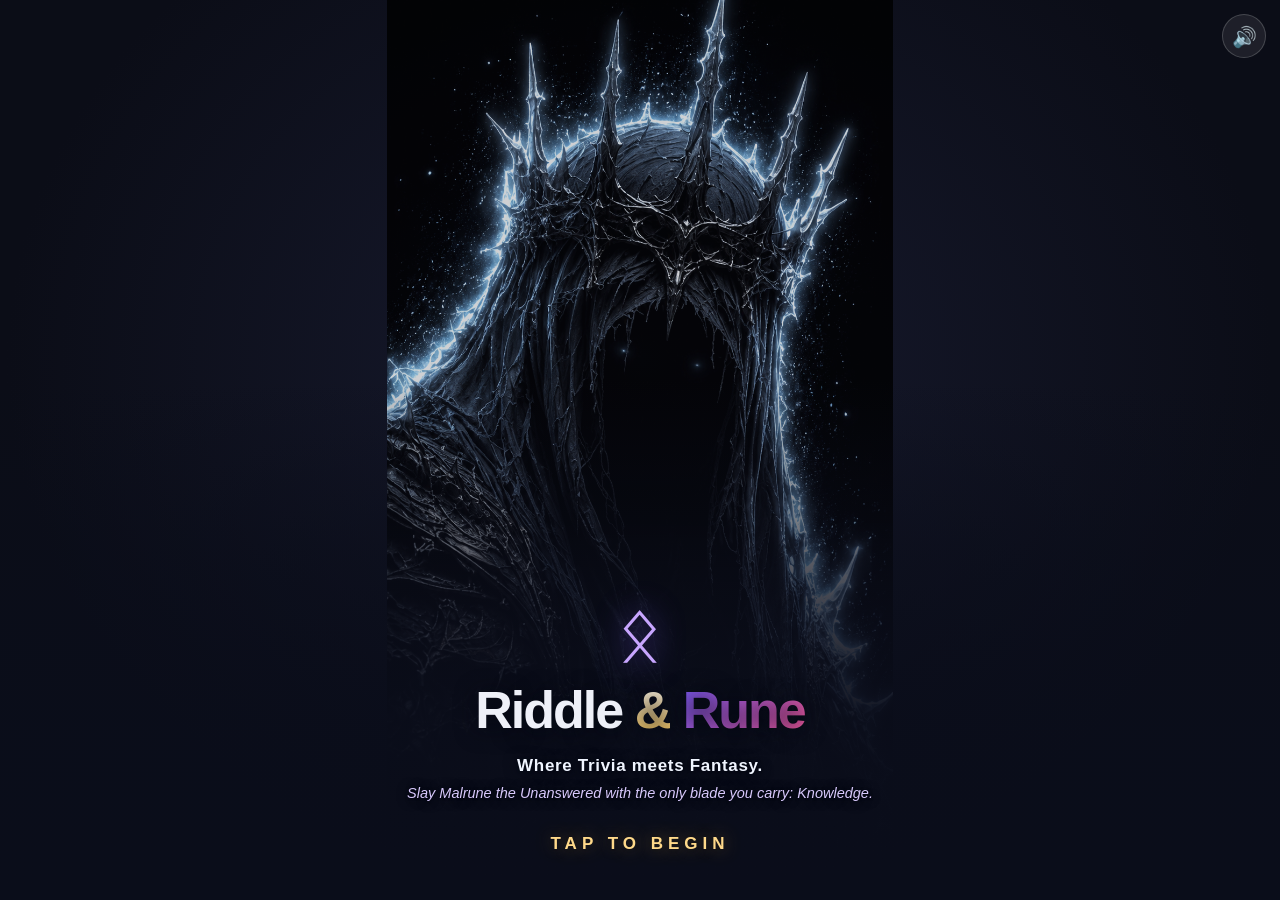
==== commit 76c61e0d: "Redesign Main Intro: centred stills + draw-and-ignite hero clip - Shrink and centre the two Malrune " ====
--- a/index.html
+++ b/index.html
@@ -13,15 +13,16 @@
   <link rel="icon" id="favicon-link" href="icon-bolt.svg" type="image/svg+xml" />
   <link rel="preconnect" href="https://fonts.googleapis.com" />
   <link rel="preconnect" href="https://fonts.gstatic.com" crossorigin />
-  <link href="https://fonts.googleapis.com/css2?family=Cinzel:wght@500;700;900&family=Marcellus&display=swap" rel="stylesheet" />
+  <link href="https://fonts.googleapis.com/css2?family=Cinzel:wght@500;700;900&family=Cormorant+Garamond:ital,wght@0,500;0,600;1,500&family=Marcellus&display=swap" rel="stylesheet" />
   <link rel="stylesheet" href="style.css" />
 </head>
 <body>
   <canvas id="ambient-bg" aria-hidden="true"></canvas>
-  <!-- Cinematic intro: tap gate (audio unlock) → the four-shot Malrune film → home -->
+  <!-- Cinematic intro: tap gate (audio unlock + music bed) → the four-shot
+       Malrune film with narration → fade to black → final line → home -->
   <div class="splash" id="splash">
     <div class="malrune-veil" aria-hidden="true">
-      <img class="malrune-face" src="media/saga/App%20Pics/malrune-face.png" alt="">
+      <img class="malrune-face" src="media/malrune-2.png" alt="">
       <div class="malrune-dust" id="malrune-dust"></div>
     </div>
     <div class="splash-gate" id="splash-gate">
@@ -31,14 +32,24 @@
       <p class="gate-lore">Slay Malrune the Unanswered with the only blade you carry: Knowledge.</p>
       <p class="gate-tap">TAP TO BEGIN</p>
     </div>
-    <video class="splash-video" id="splash-video" muted playsinline preload="none" hidden></video>
-    <video class="splash-video" id="splash-video-b" muted playsinline preload="none" hidden></video>
+    <img class="splash-still" id="splash-still-a" alt="" hidden>
+    <img class="splash-still" id="splash-still-b" alt="" hidden>
+    <video class="splash-hero" id="splash-hero" muted playsinline preload="none" hidden></video>
+    <!-- Malrune's eyes: two glows that ignite on the second still's final beat -->
+    <div class="malrune-eyes" id="malrune-eyes" aria-hidden="true"><span class="eye eye-l"></span><span class="eye eye-r"></span></div>
+    <div class="splash-scrim" id="splash-scrim" aria-hidden="true" hidden></div>
+    <div class="splash-line" id="splash-line" aria-hidden="true"></div>
+    <!-- the lone "YOU" that rises on black after "And it turned towards you" -->
+    <div class="splash-you" id="splash-you" aria-hidden="true">YOU</div>
     <div class="splash-title-reveal" id="splash-title-reveal" hidden>
-      <h1 class="gate-title"><span class="splash-quiz">Riddle</span> <span class="gate-amp">&amp;</span> <span class="splash-rush">Rune</span></h1>
+      <p class="end-line">Your quest begins.</p>
     </div>
     <button class="splash-mute" id="splash-mute" aria-label="Sound on/off">🔇</button>
     <div class="splash-skip" id="splash-skip" hidden>Skip&nbsp;▸</div>
   </div>
+  <!-- The fist-punch light bloom: whites out from the hero clip and hands off to
+       the menu. A body-level sibling so it survives the splash being removed. -->
+  <div class="splash-flash" id="splash-flash" aria-hidden="true" hidden></div>
 
   <!-- Celebration overlay (daily solved, big wins) -->
   <div class="levelup-overlay celebrate-overlay" id="celebrate-overlay" hidden>
@@ -663,6 +674,7 @@
       <div class="results-score" id="results-score">0</div>
       <p class="results-score-label" id="results-score-label">points</p>
       <div class="results-xp" id="results-xp"></div>
+      <div class="results-rank" id="results-rank" hidden></div>
       <div class="results-badges" id="results-badges" hidden></div>
       <div class="party-podium" id="party-podium" hidden></div>
       <div class="party-podium daily-board" id="daily-board"></div>
--- a/style.css
+++ b/style.css
@@ -197,19 +197,138 @@
 .gate-hint { margin-top: 12px; font-size: 13px; letter-spacing: 2px; color: var(--text-dim); text-transform: uppercase; opacity: 0.7; }
 .splash-video { position: absolute; inset: 0; width: 100%; height: 100%; object-fit: cover; background: #000; }
 .splash-video[hidden] { display: none; }
-/* Shot 4 of the Malrune film ends on pure white — the title lands on that
-   white, holds, then the whole splash fades to the menu. Dark ink here
-   because for once the ground is light. */
+/* --- The story slideshow: two still layers cross-fade with a slow Ken-Burns
+       drift; a scrim + a blurred caption plate keep the text readable over any
+       scene, bright golden or dark. --- */
+/* The stills (and the hero clip) sit SMALLER and CENTRED, feathering into the
+   surrounding black so the figure is a focused island of light, not a full
+   bleed that gets lost. .splash is #000 during the story, so the mask's soft
+   edge simply dissolves the picture into the black around it. */
+.splash-still {
+  position: absolute; left: 50%; top: 50%; z-index: 1;
+  height: 66%; aspect-ratio: 9 / 16; width: auto; max-width: 88%;
+  transform: translate(-50%, -50%);
+  object-fit: cover; background: transparent; opacity: 0;
+  transition: opacity 1.8s ease; will-change: opacity, transform;
+  -webkit-mask-image: radial-gradient(ellipse 86% 88% at 50% 47%, #000 60%, rgba(0,0,0,0.45) 84%, transparent 100%);
+          mask-image: radial-gradient(ellipse 86% 88% at 50% 47%, #000 60%, rgba(0,0,0,0.45) 84%, transparent 100%);
+}
+.splash-still[hidden] { display: none; }
+.splash-still.show { opacity: 1; }
+.splash-still.kb { animation: kenburns 7.5s ease-out both; }
+@keyframes kenburns { from { transform: translate(-50%, -50%) scale(1.02); } to { transform: translate(-50%, -50%) scale(1.09); } }
+@media (prefers-reduced-motion: reduce) { .splash-still.kb { animation: none; } }
+/* the hero clip layer (fixing the final gauntlet), cross-fades in like a still */
+.splash-hero {
+  position: absolute; left: 50%; top: 50%; z-index: 1;
+  height: 66%; aspect-ratio: 9 / 16; width: auto; max-width: 88%;
+  transform: translate(-50%, -50%);
+  object-fit: cover; background: transparent; opacity: 0; transition: opacity 1.8s ease;
+  -webkit-mask-image: radial-gradient(ellipse 86% 88% at 50% 47%, #000 60%, rgba(0,0,0,0.45) 84%, transparent 100%);
+          mask-image: radial-gradient(ellipse 86% 88% at 50% 47%, #000 60%, rgba(0,0,0,0.45) 84%, transparent 100%);
+}
+.splash-hero[hidden] { display: none; }
+.splash-hero.show { opacity: 1; }
+.splash-scrim {
+  position: absolute; inset: 0; z-index: 2; pointer-events: none;
+  background: linear-gradient(180deg, rgba(5,7,15,0.55) 0%, rgba(5,7,15,0) 22%,
+    rgba(5,7,15,0) 40%, rgba(5,7,15,0.72) 78%, rgba(5,7,15,0.96) 100%);
+}
+.splash-scrim[hidden] { display: none; }
+/* Narration — a centred lower caption on a blurred dark plate so the words
+   always win against whatever colours are behind them. */
+.splash-line {
+  position: absolute; left: 50%; bottom: 12%; z-index: 3;
+  width: min(92%, 560px); padding: 0 20px; text-align: center; pointer-events: none;
+  font-family: "Cormorant Garamond", "Marcellus", serif;
+  font-size: clamp(23px, 6.6vw, 31px); font-weight: 500; line-height: 1.55;
+  letter-spacing: 0.015em; color: #f4f1e9;
+  opacity: 0; transform: translate(-50%, 16px);
+  transition: opacity 1.5s ease, transform 1.5s ease;
+  text-shadow: 0 2px 20px rgba(0, 0, 0, 0.98), 0 0 34px rgba(0, 0, 0, 0.92), 0 0 6px rgba(0, 0, 0, 0.95);
+}
+.splash-line.show { opacity: 1; transform: translate(-50%, 0); }
+/* centred title-card position for the pure-black finale (screen 3) */
+.splash-line.center { bottom: auto; top: 50%; transform: translate(-50%, calc(-50% + 16px)); }
+.splash-line.center.show { transform: translate(-50%, -50%); }
+/* the lone glowing YOU that rises on black */
+.splash-you {
+  position: absolute; left: 50%; top: 50%; z-index: 3; pointer-events: none;
+  transform: translate(-50%, calc(-50% + 20px)) scale(0.9);
+  font-family: "Cormorant Garamond", "Marcellus", serif;
+  font-weight: 600; font-size: clamp(66px, 22vw, 128px); letter-spacing: 0.06em;
+  color: #ffe0ab;
+  text-shadow: 0 0 34px rgba(255, 190, 96, 0.75), 0 0 72px rgba(255, 160, 60, 0.5), 0 2px 16px rgba(0, 0, 0, 0.95);
+  opacity: 0; transition: opacity 1.6s ease, transform 1.6s cubic-bezier(0.16, 1, 0.3, 1);
+}
+.splash-you.show { opacity: 1; transform: translate(-50%, -50%) scale(1); }
+/* glowing words: cold spectral by default (Malrune, why); warm gold for hope (ANSWER, YOU, Riddle-Solver) */
+.splash-line em { font-style: normal; color: #cfe0ff; text-shadow: 0 0 22px rgba(150, 195, 255, 0.6), 0 2px 12px rgba(0, 0, 0, 0.96); }
+.splash-line em.warm { color: #ffd9a6; text-shadow: 0 0 22px rgba(255, 190, 96, 0.55), 0 2px 12px rgba(0, 0, 0, 0.96); }
+/* strong, living glow for the heavy words (Oblivion, Malrune) */
+.splash-line em.strong { color: #e2edff; animation: emGlow 2.8s ease-in-out infinite; }
+@keyframes emGlow {
+  0%, 100% { text-shadow: 0 0 26px rgba(150,200,255,0.85), 0 0 52px rgba(120,175,255,0.6), 0 0 9px rgba(255,255,255,0.85), 0 2px 12px rgba(0,0,0,0.96); }
+  50%      { text-shadow: 0 0 42px rgba(175,215,255,1), 0 0 86px rgba(140,190,255,0.9), 0 0 15px rgba(255,255,255,1), 0 2px 12px rgba(0,0,0,0.96); }
+}
+/* the YOU-stays beat: the sentence fades, the glowing word remains on black */
+.splash-line .pre { transition: opacity 1.4s ease; }
+.splash-line.you-solo .pre { opacity: 0; }
+
+/* --- Malrune's eyes: two soft glows in the void that ignite on the final beat
+       of the second still. Positions (left/top = eye centre) are tuned to the art. --- */
+.malrune-eyes { position: absolute; inset: 0; z-index: 2; pointer-events: none; opacity: 0; transition: opacity 1.6s ease; }
+.malrune-eyes.lit { opacity: 1; }
+.malrune-eyes .eye {
+  position: absolute; width: 2.7%; aspect-ratio: 1; border-radius: 50%;
+  background: radial-gradient(circle, #ffffff 0%, #dcefff 22%, rgba(150, 198, 255, 0.6) 48%, rgba(90, 150, 255, 0) 76%);
+  opacity: 0; transform: translate(-50%, -50%) scale(0.55); will-change: opacity, transform;
+}
+.malrune-eyes .eye-l { left: 47.5%; top: 38%; }
+.malrune-eyes .eye-r { left: 54.5%; top: 38%; }
+.malrune-eyes.lit .eye { animation: eyeIgnite 2.6s cubic-bezier(0.33, 0, 0.2, 1) forwards; }
+@keyframes eyeIgnite {
+  0%   { opacity: 0;    transform: translate(-50%, -50%) scale(0.5); }
+  60%  { opacity: 0.92; transform: translate(-50%, -50%) scale(1.04); }
+  78%  { opacity: 0.72; transform: translate(-50%, -50%) scale(0.99); }
+  100% { opacity: 0.96; transform: translate(-50%, -50%) scale(1.05); }
+}
+@media (prefers-reduced-motion: reduce) {
+  .malrune-eyes.lit .eye { animation: none; opacity: 0.92; transform: translate(-50%, -50%) scale(1); }
+}
+
+/* --- Fist-punch light bloom → menu handoff. Body-level so it survives the
+       splash being removed; JS ramps its opacity to white, then fades it away
+       to reveal the home screen emerging from the light. --- */
+.splash-flash {
+  position: fixed; inset: 0; z-index: 200; pointer-events: none;
+  background: radial-gradient(circle at 50% 54%, #ffffff 0%, #ffffff 42%, #eef2ff 100%);
+  opacity: 0; transition: opacity 0.3s linear; will-change: opacity;
+}
+.splash-flash[hidden] { display: none; }
+.splash-flash.fade { transition: opacity 1.5s ease; }
+@media (prefers-reduced-motion: reduce) { .splash-flash { transition: opacity 0.6s ease; } }
+
+/* The film fades to black, then the last words drift in on the dark before the
+   menu is revealed. This whole card IS the fade-to-black. */
 .splash-title-reveal {
-  position: absolute; inset: 0; z-index: 2;
+  position: absolute; inset: 0; z-index: 5;
   display: flex; align-items: center; justify-content: center;
-  background: #f4f7ff;
-}
+  padding: 0 32px; text-align: center;
+  background: #05070f;
+  opacity: 0; transition: opacity 1.2s ease;
+}
+.splash-title-reveal.in { opacity: 1; }
 .splash-title-reveal[hidden] { display: none; }
-.splash-title-reveal .gate-title { color: #10142a; animation: titleReveal 1.6s cubic-bezier(0.22, 1, 0.36, 1) both; }
-.splash-title-reveal .splash-rush { background: linear-gradient(180deg, #4a3fa0, #7c5cff); -webkit-background-clip: text; background-clip: text; color: transparent; }
-.splash-title-reveal .gate-amp { background: linear-gradient(180deg, #8a6a13, #c99a1e); -webkit-background-clip: text; background-clip: text; color: transparent; }
-@keyframes titleReveal { from { opacity: 0; transform: scale(0.94); filter: blur(6px); } to { opacity: 1; transform: none; filter: none; } }
+.end-line {
+  font-family: "Cinzel", "Marcellus", serif; font-size: 25px; line-height: 1.5;
+  letter-spacing: 0.02em; color: #ece6ff;
+  opacity: 0; transform: translateY(8px);
+  transition: opacity 1.5s ease, transform 1.5s ease;
+  text-shadow: 0 0 26px rgba(124, 92, 255, 0.4);
+}
+.splash-title-reveal.lit .end-line { opacity: 1; transform: none; }
+.end-line span { display: block; margin-top: 8px; color: #c8a6ff; }
 .splash-skip {
   position: absolute; right: 16px; bottom: calc(env(safe-area-inset-bottom, 0px) + 18px);
   z-index: 3; font-size: 13px; letter-spacing: 2px; text-transform: uppercase; color: #cfd2ee;
@@ -709,7 +828,7 @@
   position: fixed;
   top: calc(16px + env(safe-area-inset-top));
   right: 16px;
-  z-index: 40;
+  z-index: 300; /* above every screen and overlay — mute is always one tap away */
   width: 42px; height: 42px;
   display: grid; place-items: center;
   font-size: 18px;
@@ -721,6 +840,9 @@
 }
 .btn-sound:hover { border-color: rgba(124, 92, 255, 0.55); }
 .btn-sound:active { transform: scale(0.92); }
+/* During the intro the splash carries its own mute; hide this one until the
+   intro finishes so the two don't overlap. Afterwards it is on every screen. */
+body:not(.intro-done) .btn-sound { display: none; }
 
 /* Return-to-home pill: rides just below the sound toggle on every
    non-gameplay screen, so home is always one tap away. */
@@ -1518,6 +1640,15 @@
   font-size: 17px; font-weight: 800;
   color: var(--gold);
 }
+.results-rank {
+  margin-top: 12px;
+  display: inline-block;
+  padding: 8px 16px; border-radius: 999px;
+  background: rgba(124, 92, 255, 0.14); border: 1px solid var(--accent, #7c5cff);
+  font-size: 15.5px; font-weight: 800; color: var(--text);
+}
+.results-rank[hidden] { display: none; }
+.results-rank .rank-best { color: var(--gold); }
 .level-up {
   display: inline-block;
   margin-left: 8px;
